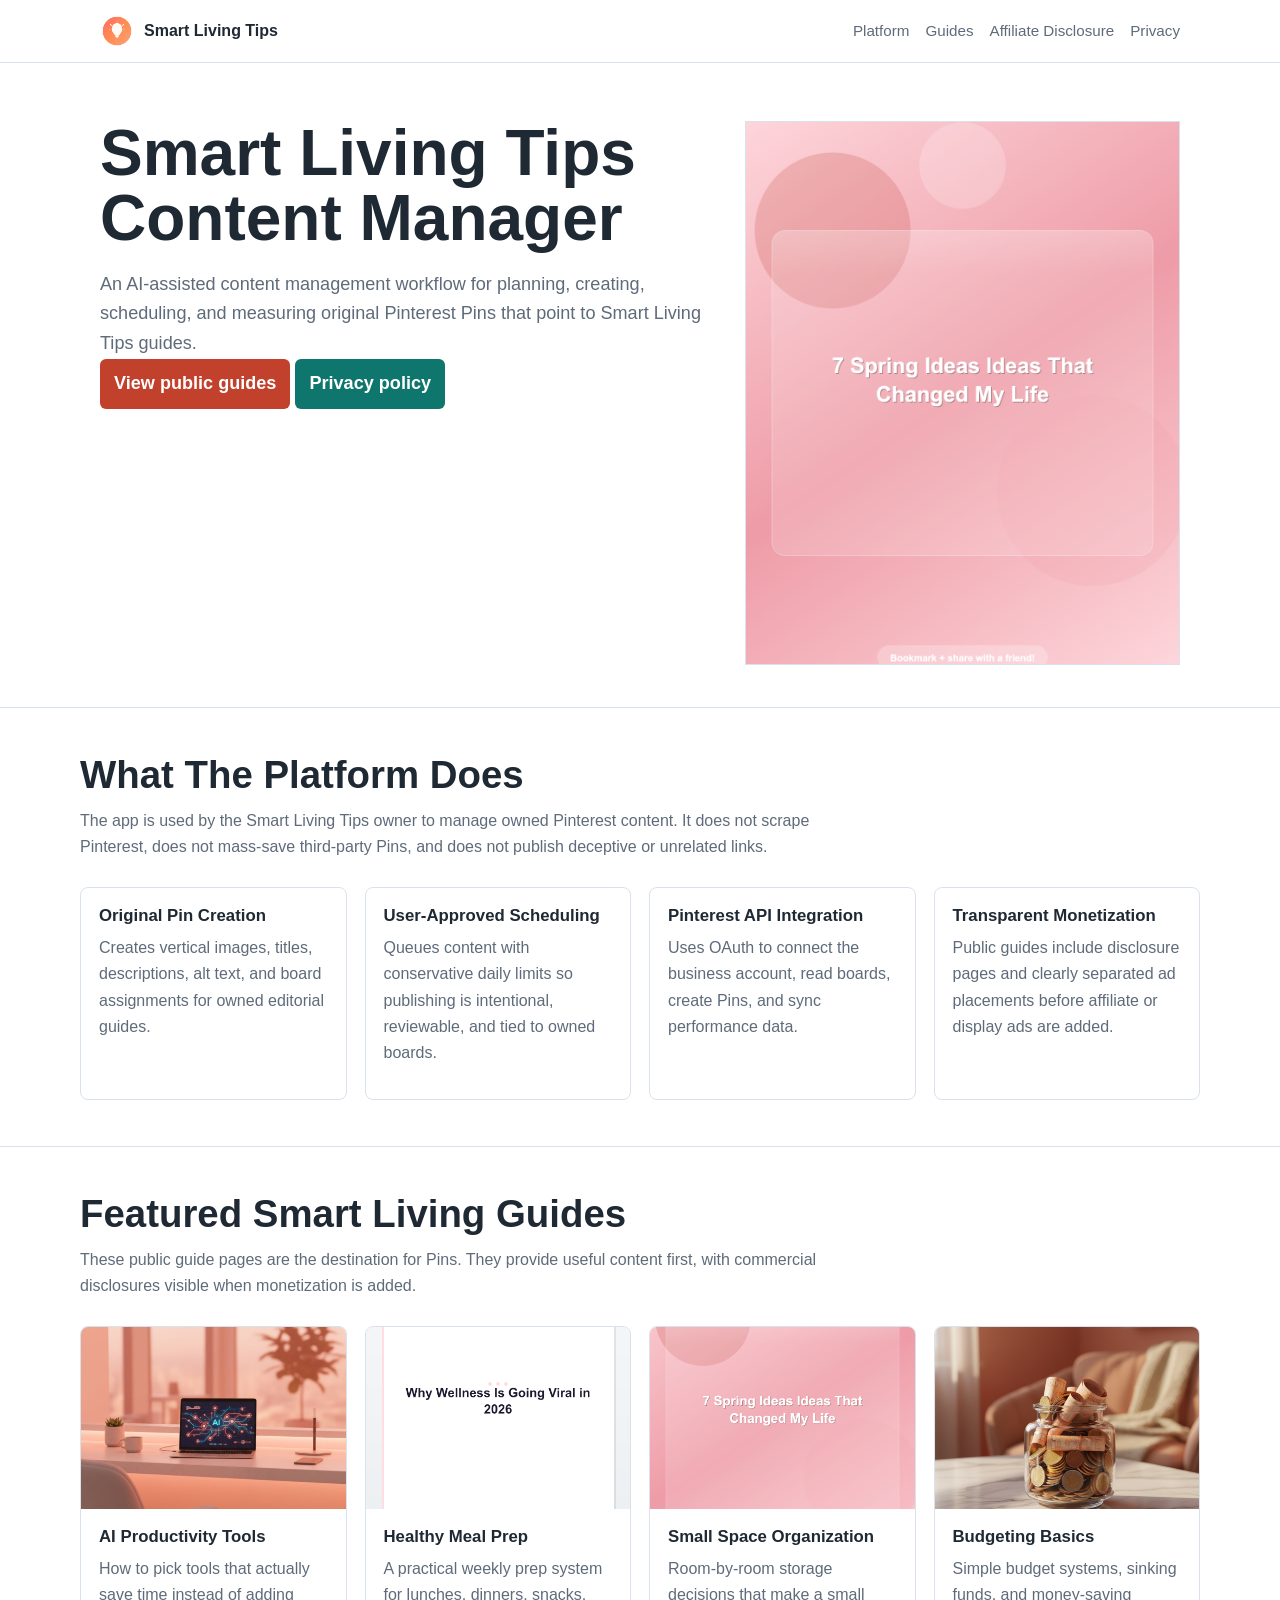
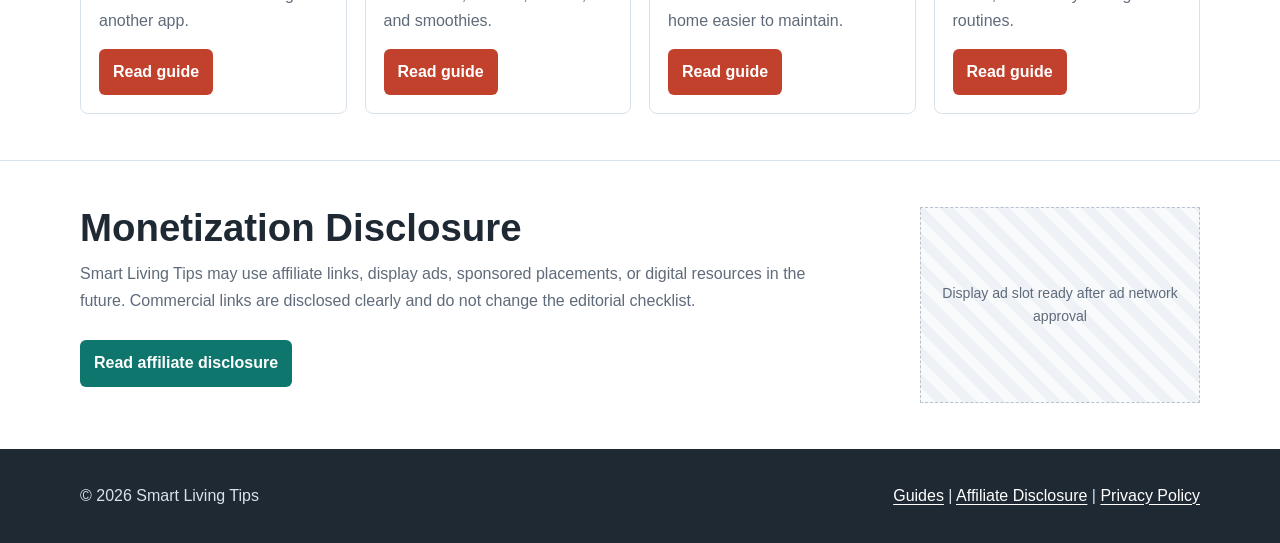
==== index.html @ 90059ef3 "Launch Smart Living Tips public site" ====
<!DOCTYPE html>
<html lang="en">
<head>
  <meta charset="UTF-8">
  <meta name="viewport" content="width=device-width, initial-scale=1.0">
  <meta name="description" content="Smart Living Tips Content Manager helps plan, create, schedule, and measure original Pinterest content for Smart Living Tips guides.">
  <title>Smart Living Tips Content Manager</title>
  <link rel="stylesheet" href="styles.css">
</head>
<body>
  <header class="site-header">
    <nav class="nav">
      <a class="brand" href="index.html"><img src="assets/logo.png" alt="">Smart Living Tips</a>
      <div class="nav-links">
        <a href="#platform">Platform</a>
        <a href="guides.html">Guides</a>
        <a href="affiliate-disclosure.html">Affiliate Disclosure</a>
        <a href="privacy.html">Privacy</a>
      </div>
    </nav>
  </header>

  <main>
    <section class="hero">
      <div>
        <h1>Smart Living Tips Content Manager</h1>
        <p>An AI-assisted content management workflow for planning, creating, scheduling, and measuring original Pinterest Pins that point to Smart Living Tips guides.</p>
        <p><a class="button" href="guides.html">View public guides</a> <a class="button secondary" href="privacy.html">Privacy policy</a></p>
      </div>
      <div class="hero-media">
        <img src="assets/home-decor-pin.png" alt="Organized home inspiration with warm neutral styling">
      </div>
    </section>

    <section id="platform" class="section">
      <div class="section-inner">
        <h2>What The Platform Does</h2>
        <p class="section-lede">The app is used by the Smart Living Tips owner to manage owned Pinterest content. It does not scrape Pinterest, does not mass-save third-party Pins, and does not publish deceptive or unrelated links.</p>
        <div class="guide-grid">
          <article class="guide-card">
            <div>
              <h3>Original Pin Creation</h3>
              <p>Creates vertical images, titles, descriptions, alt text, and board assignments for owned editorial guides.</p>
            </div>
          </article>
          <article class="guide-card">
            <div>
              <h3>User-Approved Scheduling</h3>
              <p>Queues content with conservative daily limits so publishing is intentional, reviewable, and tied to owned boards.</p>
            </div>
          </article>
          <article class="guide-card">
            <div>
              <h3>Pinterest API Integration</h3>
              <p>Uses OAuth to connect the business account, read boards, create Pins, and sync performance data.</p>
            </div>
          </article>
          <article class="guide-card">
            <div>
              <h3>Transparent Monetization</h3>
              <p>Public guides include disclosure pages and clearly separated ad placements before affiliate or display ads are added.</p>
            </div>
          </article>
        </div>
      </div>
    </section>

    <section class="section">
      <div class="section-inner">
        <h2>Featured Smart Living Guides</h2>
        <p class="section-lede">These public guide pages are the destination for Pins. They provide useful content first, with commercial disclosures visible when monetization is added.</p>
        <div class="guide-grid">
          <article class="guide-card">
            <img src="assets/ai-tools-pin.jpg" alt="AI tools and productivity guide">
            <div>
              <h3>AI Productivity Tools</h3>
              <p>How to pick tools that actually save time instead of adding another app.</p>
              <a class="button" href="guides.html#ai-tools">Read guide</a>
            </div>
          </article>
          <article class="guide-card">
            <img src="assets/meal-prep-pin.png" alt="Healthy meal prep guide">
            <div>
              <h3>Healthy Meal Prep</h3>
              <p>A practical weekly prep system for lunches, dinners, snacks, and smoothies.</p>
              <a class="button" href="guides.html#meal-prep">Read guide</a>
            </div>
          </article>
          <article class="guide-card">
            <img src="assets/home-decor-pin.png" alt="Small space home organization guide">
            <div>
              <h3>Small Space Organization</h3>
              <p>Room-by-room storage decisions that make a small home easier to maintain.</p>
              <a class="button" href="guides.html#home-organization">Read guide</a>
            </div>
          </article>
          <article class="guide-card">
            <img src="assets/money-saving-pin.png" alt="Budgeting and money saving guide">
            <div>
              <h3>Budgeting Basics</h3>
              <p>Simple budget systems, sinking funds, and money-saving routines.</p>
              <a class="button" href="guides.html#budgeting">Read guide</a>
            </div>
          </article>
        </div>
      </div>
    </section>

    <section class="section">
      <div class="section-inner content-layout">
        <div>
          <h2>Monetization Disclosure</h2>
          <p class="section-lede">Smart Living Tips may use affiliate links, display ads, sponsored placements, or digital resources in the future. Commercial links are disclosed clearly and do not change the editorial checklist.</p>
          <p><a class="button secondary" href="affiliate-disclosure.html">Read affiliate disclosure</a></p>
        </div>
        <aside class="ad-slot" aria-label="Advertisement">Display ad slot ready after ad network approval</aside>
      </div>
    </section>
  </main>

  <footer class="footer">
    <div class="footer-inner">
      <span>&copy; 2026 Smart Living Tips</span>
      <span><a href="guides.html">Guides</a> | <a href="affiliate-disclosure.html">Affiliate Disclosure</a> | <a href="privacy.html">Privacy Policy</a></span>
    </div>
  </footer>
</body>
</html>
---- styles.css ----
:root {
  color-scheme: light;
  --ink: #1f2933;
  --muted: #5f6b7a;
  --line: #d9e2ec;
  --paper: #ffffff;
  --soft: #f5f7fa;
  --accent: #c2412d;
  --accent-2: #0f766e;
  --gold: #b7791f;
}

* {
  box-sizing: border-box;
}

html {
  scroll-behavior: smooth;
}

body {
  margin: 0;
  color: var(--ink);
  background: var(--paper);
  font-family: Inter, -apple-system, BlinkMacSystemFont, "Segoe UI", Roboto, sans-serif;
  line-height: 1.65;
}

a {
  color: var(--accent);
  text-decoration-thickness: 1px;
  text-underline-offset: 3px;
}

img {
  display: block;
  max-width: 100%;
}

.site-header {
  border-bottom: 1px solid var(--line);
  background: rgba(255, 255, 255, 0.95);
  position: sticky;
  top: 0;
  z-index: 10;
}

.nav {
  align-items: center;
  display: flex;
  gap: 24px;
  justify-content: space-between;
  margin: 0 auto;
  max-width: 1120px;
  padding: 14px 20px;
}

.brand {
  align-items: center;
  color: var(--ink);
  display: inline-flex;
  font-weight: 800;
  gap: 10px;
  text-decoration: none;
}

.brand img {
  border-radius: 10px;
  height: 34px;
  width: 34px;
}

.nav-links {
  display: flex;
  flex-wrap: wrap;
  gap: 16px;
  justify-content: flex-end;
}

.nav-links a {
  color: var(--muted);
  font-size: 0.95rem;
  text-decoration: none;
}

.hero {
  display: grid;
  gap: 36px;
  grid-template-columns: minmax(0, 1.05fr) minmax(260px, 0.75fr);
  margin: 0 auto;
  max-width: 1120px;
  padding: 58px 20px 42px;
}

.hero h1 {
  font-size: clamp(2.2rem, 5vw, 4.8rem);
  line-height: 1.02;
  margin: 0 0 18px;
}

.hero p {
  color: var(--muted);
  font-size: 1.13rem;
  margin: 0;
  max-width: 720px;
}

.hero-media {
  align-self: end;
  aspect-ratio: 4 / 5;
  border: 1px solid var(--line);
  overflow: hidden;
}

.hero-media img {
  height: 100%;
  object-fit: cover;
  width: 100%;
}

.section {
  border-top: 1px solid var(--line);
  padding: 46px 20px;
}

.section-inner {
  margin: 0 auto;
  max-width: 1120px;
}

.section h2 {
  font-size: clamp(1.6rem, 3vw, 2.4rem);
  line-height: 1.1;
  margin: 0 0 12px;
}

.section-lede {
  color: var(--muted);
  margin: 0 0 26px;
  max-width: 760px;
}

.guide-grid {
  display: grid;
  gap: 18px;
  grid-template-columns: repeat(auto-fit, minmax(240px, 1fr));
}

.guide-card {
  border: 1px solid var(--line);
  border-radius: 8px;
  overflow: hidden;
  background: var(--paper);
}

.guide-card img {
  aspect-ratio: 16 / 11;
  object-fit: cover;
  width: 100%;
}

.guide-card div {
  padding: 18px;
}

.guide-card h3 {
  font-size: 1.05rem;
  line-height: 1.25;
  margin: 0 0 8px;
}

.guide-card p {
  color: var(--muted);
  margin: 0 0 14px;
}

.content-layout {
  display: grid;
  gap: 34px;
  grid-template-columns: minmax(0, 1fr) 280px;
}

.article {
  max-width: 780px;
}

.article section {
  border-top: 1px solid var(--line);
  padding: 34px 0;
  scroll-margin-top: 86px;
}

.article section:first-child {
  border-top: 0;
  padding-top: 0;
}

.article h2 {
  font-size: clamp(1.45rem, 3vw, 2.15rem);
  margin: 0 0 12px;
}

.article h3 {
  margin: 24px 0 8px;
}

.article ul,
.article ol {
  padding-left: 22px;
}

.article li {
  margin-bottom: 9px;
}

.callout {
  background: #fef7ed;
  border-left: 4px solid var(--gold);
  margin: 22px 0;
  padding: 16px 18px;
}

.ad-slot {
  align-items: center;
  background: repeating-linear-gradient(45deg, #f8fafc, #f8fafc 10px, #eef2f7 10px, #eef2f7 20px);
  border: 1px dashed #b8c2cc;
  color: var(--muted);
  display: flex;
  font-size: 0.88rem;
  justify-content: center;
  min-height: 110px;
  text-align: center;
}

.sidebar {
  align-self: start;
  position: sticky;
  top: 80px;
}

.side-box {
  border: 1px solid var(--line);
  border-radius: 8px;
  margin-bottom: 16px;
  padding: 16px;
}

.side-box h3 {
  margin: 0 0 10px;
}

.side-box ul {
  margin: 0;
  padding-left: 18px;
}

.button {
  background: var(--accent);
  border-radius: 6px;
  color: #fff;
  display: inline-block;
  font-weight: 700;
  padding: 10px 14px;
  text-decoration: none;
}

.button.secondary {
  background: var(--accent-2);
}

.footer {
  background: var(--ink);
  color: #d9e2ec;
  padding: 34px 20px;
}

.footer-inner {
  display: flex;
  flex-wrap: wrap;
  gap: 16px;
  justify-content: space-between;
  margin: 0 auto;
  max-width: 1120px;
}

.footer a {
  color: #fff;
}

@media (max-width: 820px) {
  .hero,
  .content-layout {
    grid-template-columns: 1fr;
  }

  .hero {
    padding-top: 38px;
  }

  .sidebar {
    position: static;
  }

  .nav {
    align-items: flex-start;
    flex-direction: column;
    gap: 10px;
  }

  .nav-links {
    justify-content: flex-start;
  }
}
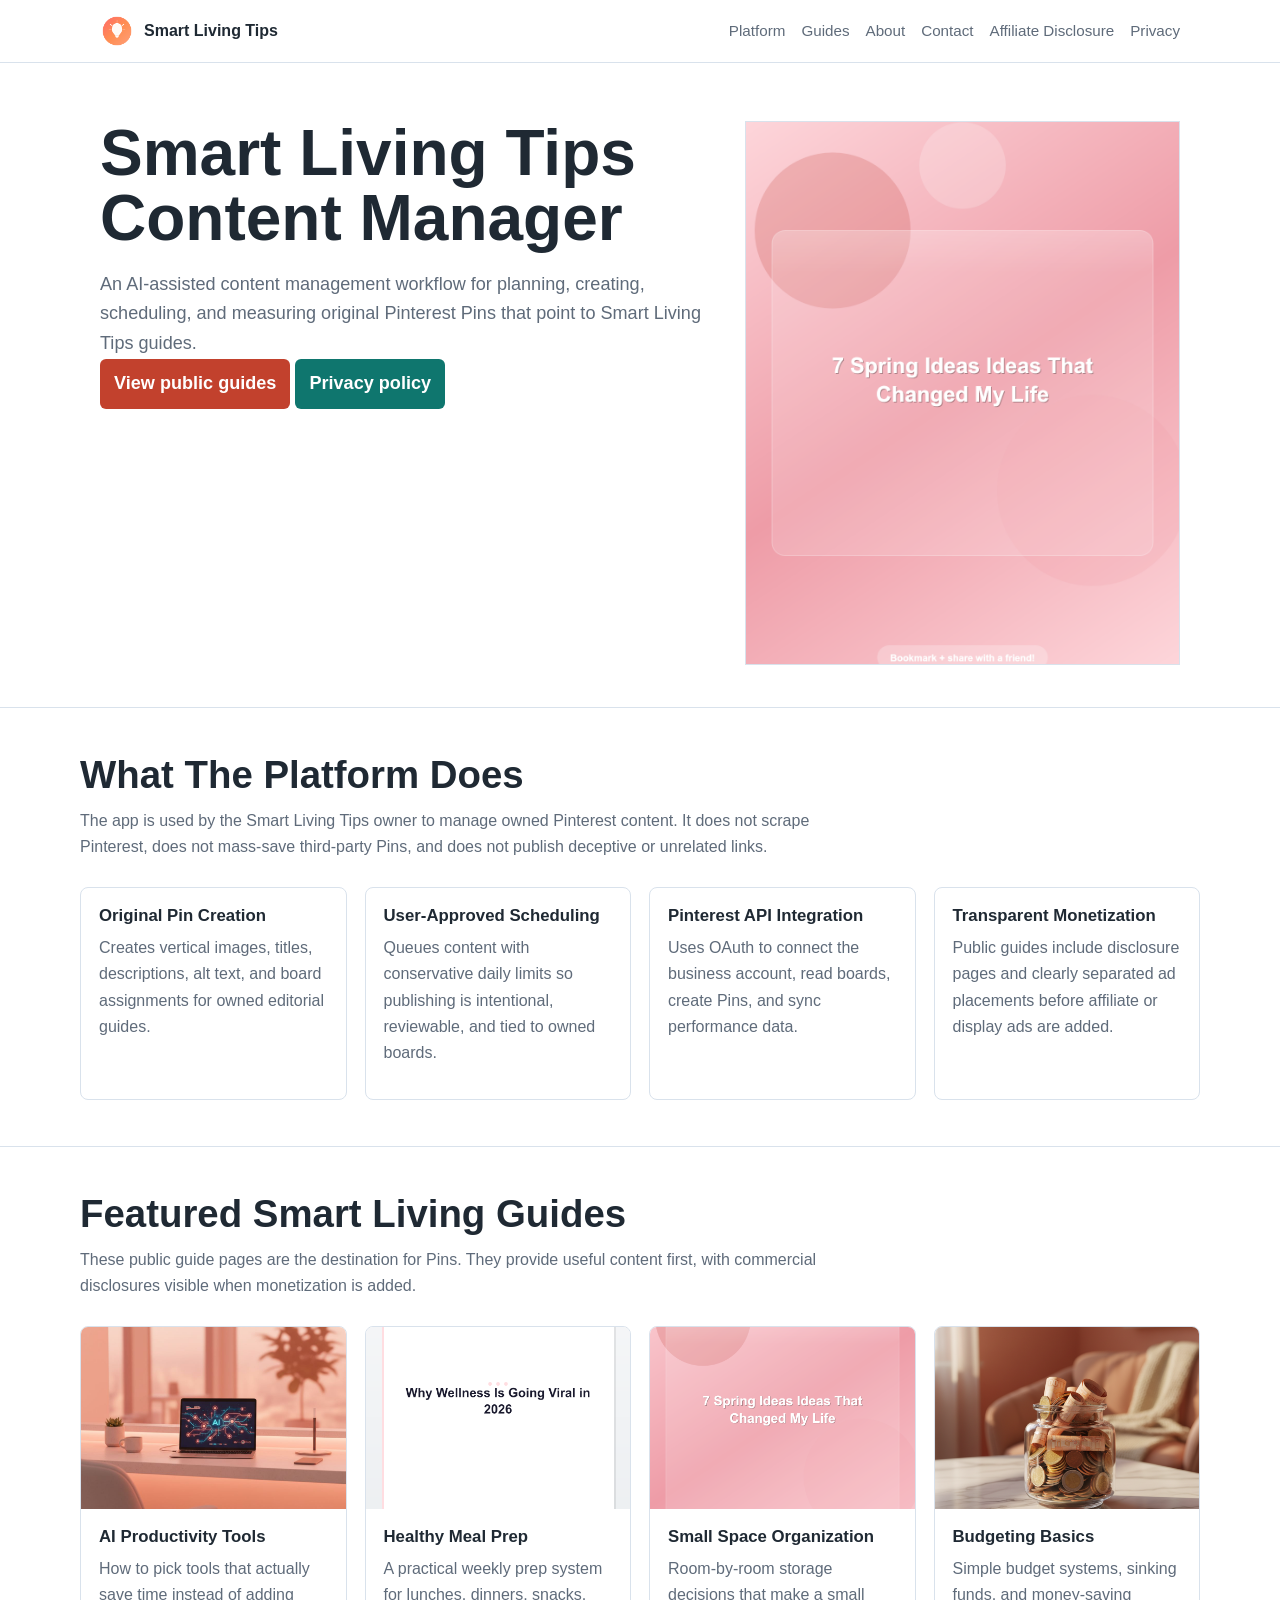
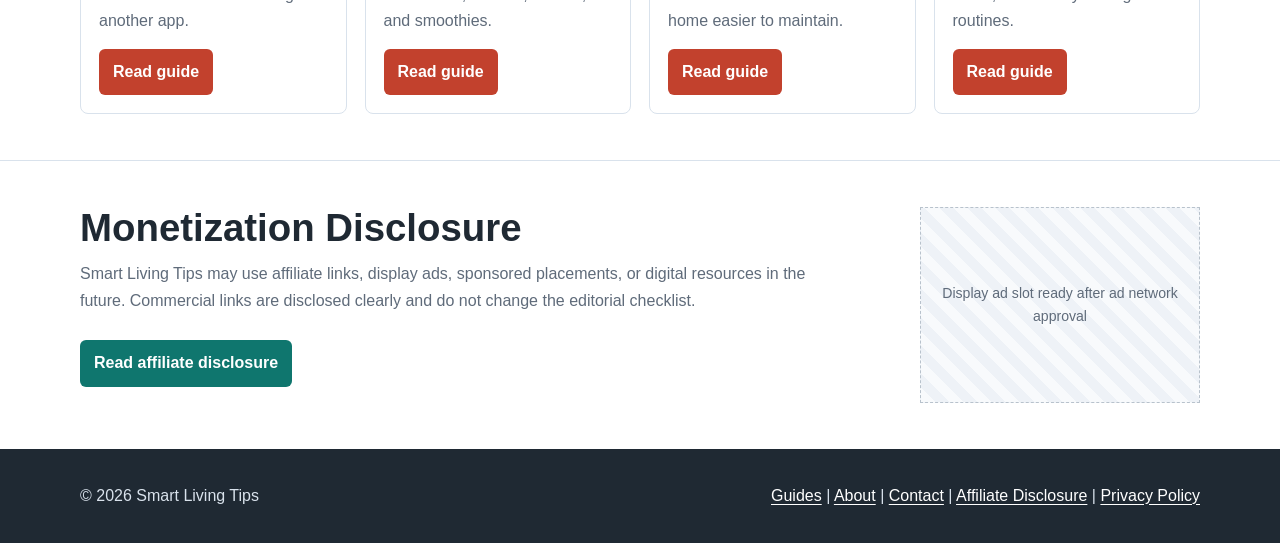
==== commit 4a446704: "Add affiliate application trust pages" ====
--- a/index.html
+++ b/index.html
@@ -14,6 +14,8 @@
       <div class="nav-links">
         <a href="#platform">Platform</a>
         <a href="guides.html">Guides</a>
+        <a href="about.html">About</a>
+        <a href="contact.html">Contact</a>
         <a href="affiliate-disclosure.html">Affiliate Disclosure</a>
         <a href="privacy.html">Privacy</a>
       </div>
@@ -121,7 +123,7 @@
   <footer class="footer">
     <div class="footer-inner">
       <span>&copy; 2026 Smart Living Tips</span>
-      <span><a href="guides.html">Guides</a> | <a href="affiliate-disclosure.html">Affiliate Disclosure</a> | <a href="privacy.html">Privacy Policy</a></span>
+      <span><a href="guides.html">Guides</a> | <a href="about.html">About</a> | <a href="contact.html">Contact</a> | <a href="affiliate-disclosure.html">Affiliate Disclosure</a> | <a href="privacy.html">Privacy Policy</a></span>
     </div>
   </footer>
 </body>
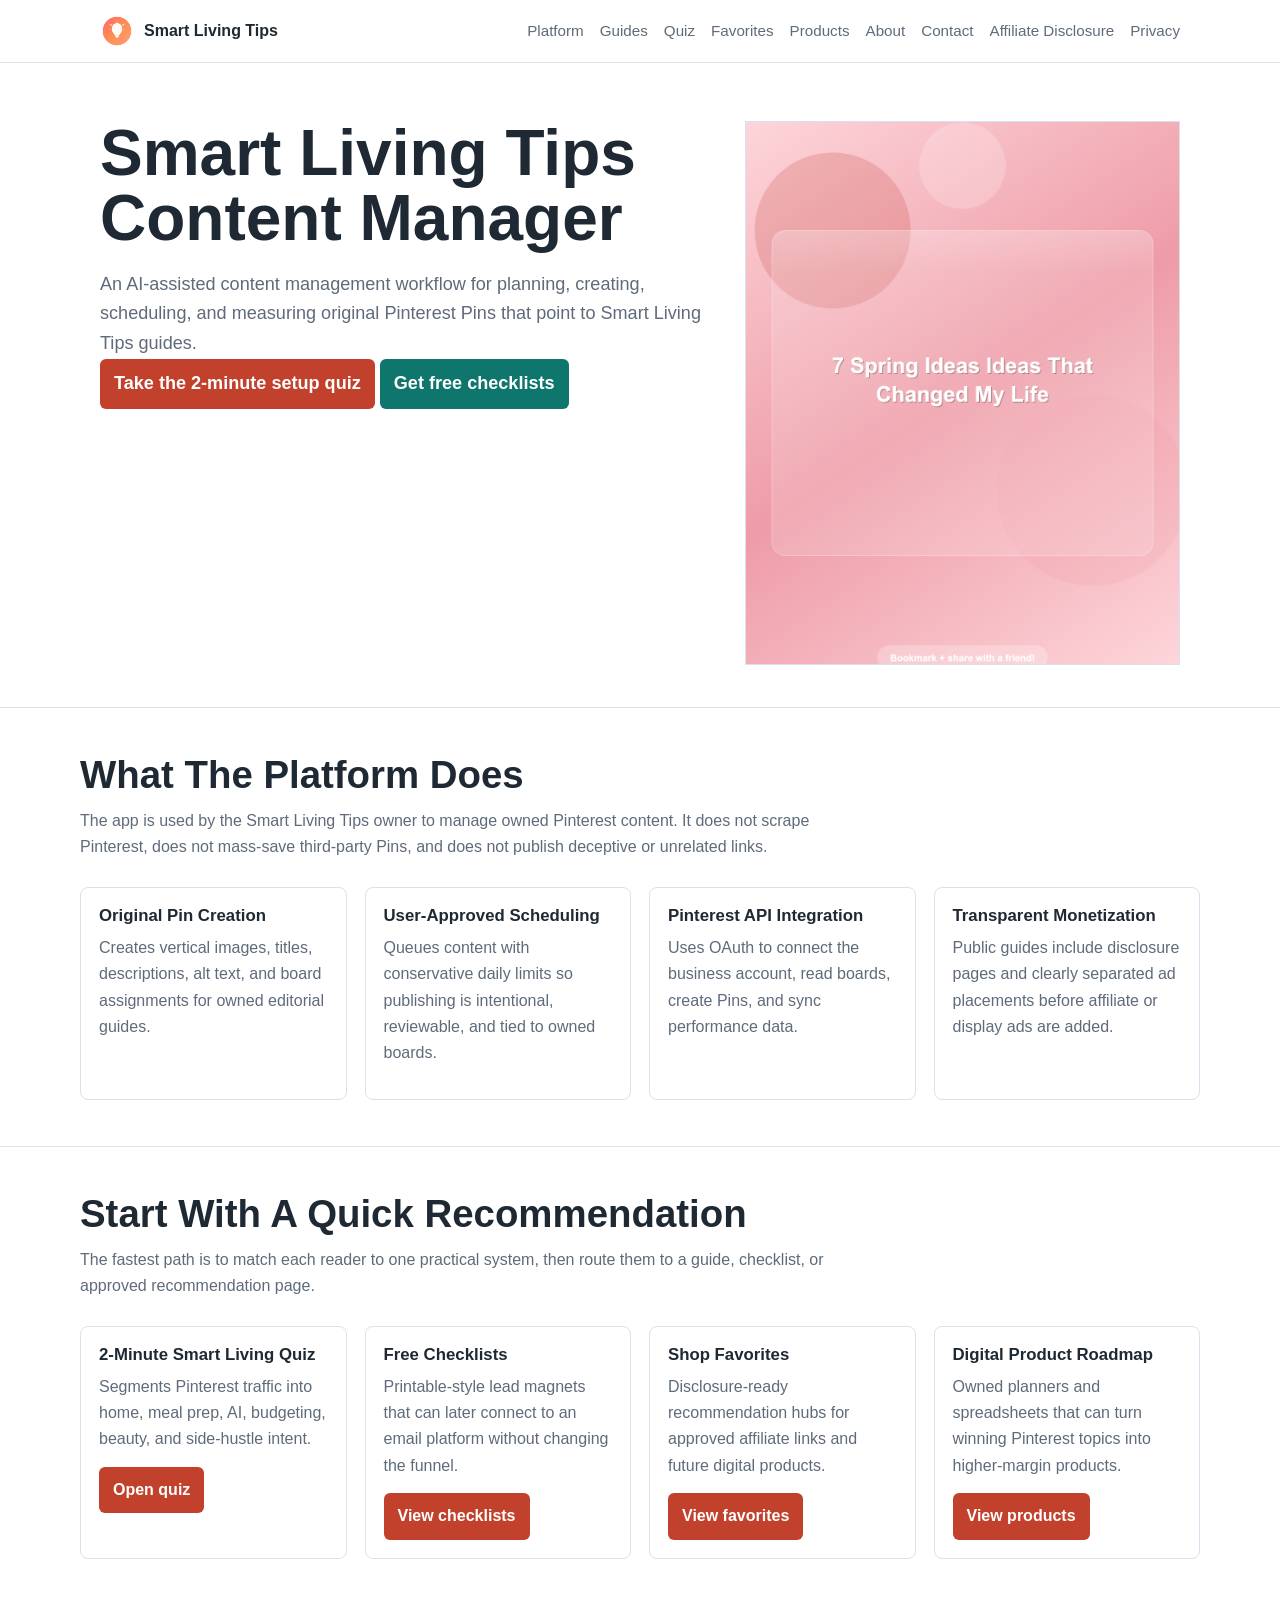
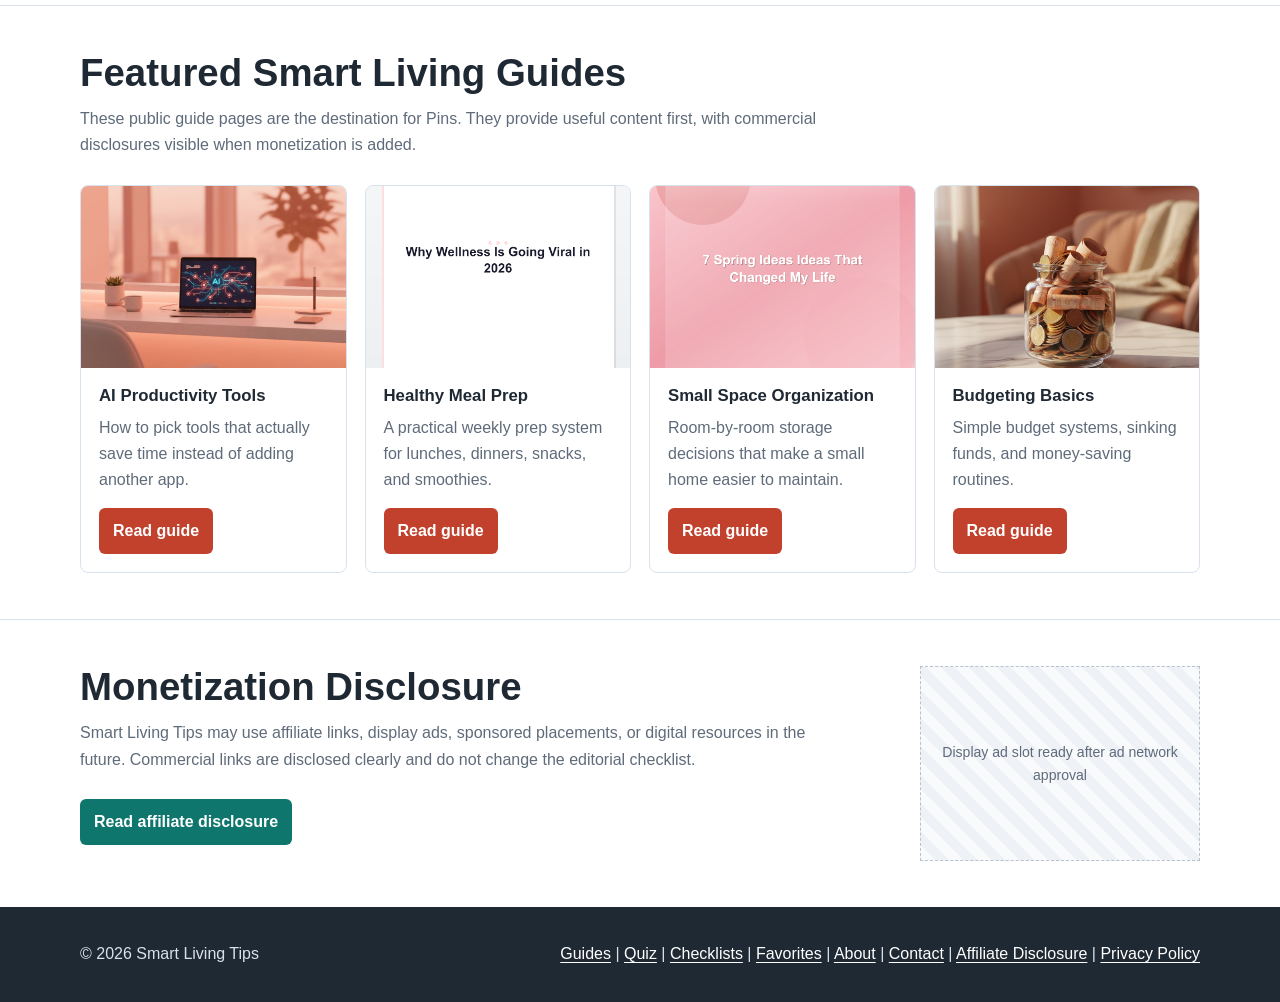
==== commit fdeb8349: "Add monetization pages and referral CTAs" ====
--- a/index.html
+++ b/index.html
@@ -14,6 +14,9 @@
       <div class="nav-links">
         <a href="#platform">Platform</a>
         <a href="guides.html">Guides</a>
+        <a href="quiz.html">Quiz</a>
+        <a href="shop.html">Favorites</a>
+        <a href="digital-products.html">Products</a>
         <a href="about.html">About</a>
         <a href="contact.html">Contact</a>
         <a href="affiliate-disclosure.html">Affiliate Disclosure</a>
@@ -27,7 +30,7 @@
       <div>
         <h1>Smart Living Tips Content Manager</h1>
         <p>An AI-assisted content management workflow for planning, creating, scheduling, and measuring original Pinterest Pins that point to Smart Living Tips guides.</p>
-        <p><a class="button" href="guides.html">View public guides</a> <a class="button secondary" href="privacy.html">Privacy policy</a></p>
+        <p><a class="button" href="quiz.html">Take the 2-minute setup quiz</a> <a class="button secondary" href="lead-magnets.html">Get free checklists</a></p>
       </div>
       <div class="hero-media">
         <img src="assets/home-decor-pin.png" alt="Organized home inspiration with warm neutral styling">
@@ -61,6 +64,43 @@
             <div>
               <h3>Transparent Monetization</h3>
               <p>Public guides include disclosure pages and clearly separated ad placements before affiliate or display ads are added.</p>
+            </div>
+          </article>
+        </div>
+      </div>
+    </section>
+
+    <section class="section">
+      <div class="section-inner">
+        <h2>Start With A Quick Recommendation</h2>
+        <p class="section-lede">The fastest path is to match each reader to one practical system, then route them to a guide, checklist, or approved recommendation page.</p>
+        <div class="guide-grid">
+          <article class="guide-card">
+            <div>
+              <h3>2-Minute Smart Living Quiz</h3>
+              <p>Segments Pinterest traffic into home, meal prep, AI, budgeting, beauty, and side-hustle intent.</p>
+              <a class="button" href="quiz.html">Open quiz</a>
+            </div>
+          </article>
+          <article class="guide-card">
+            <div>
+              <h3>Free Checklists</h3>
+              <p>Printable-style lead magnets that can later connect to an email platform without changing the funnel.</p>
+              <a class="button" href="lead-magnets.html">View checklists</a>
+            </div>
+          </article>
+          <article class="guide-card">
+            <div>
+              <h3>Shop Favorites</h3>
+              <p>Disclosure-ready recommendation hubs for approved affiliate links and future digital products.</p>
+              <a class="button" href="shop.html">View favorites</a>
+            </div>
+          </article>
+          <article class="guide-card">
+            <div>
+              <h3>Digital Product Roadmap</h3>
+              <p>Owned planners and spreadsheets that can turn winning Pinterest topics into higher-margin products.</p>
+              <a class="button" href="digital-products.html">View products</a>
             </div>
           </article>
         </div>
@@ -123,7 +163,7 @@
   <footer class="footer">
     <div class="footer-inner">
       <span>&copy; 2026 Smart Living Tips</span>
-      <span><a href="guides.html">Guides</a> | <a href="about.html">About</a> | <a href="contact.html">Contact</a> | <a href="affiliate-disclosure.html">Affiliate Disclosure</a> | <a href="privacy.html">Privacy Policy</a></span>
+      <span><a href="guides.html">Guides</a> | <a href="quiz.html">Quiz</a> | <a href="lead-magnets.html">Checklists</a> | <a href="shop.html">Favorites</a> | <a href="about.html">About</a> | <a href="contact.html">Contact</a> | <a href="affiliate-disclosure.html">Affiliate Disclosure</a> | <a href="privacy.html">Privacy Policy</a></span>
     </div>
   </footer>
 </body>
--- a/styles.css
+++ b/styles.css
@@ -220,6 +220,130 @@
   padding: 16px 18px;
 }
 
+.affiliate-offer {
+  background: #f0fdfa;
+  border: 1px solid #99f6e4;
+  border-radius: 8px;
+  margin: 24px 0;
+  padding: 18px;
+}
+
+.affiliate-offer h3 {
+  margin-top: 0;
+}
+
+.affiliate-offer p {
+  margin-bottom: 12px;
+}
+
+.affiliate-offer small {
+  color: var(--muted);
+  display: block;
+  margin-top: 10px;
+}
+
+.conversion-strip {
+  align-items: center;
+  background: var(--soft);
+  border: 1px solid var(--line);
+  border-radius: 8px;
+  display: flex;
+  flex-wrap: wrap;
+  gap: 12px;
+  justify-content: space-between;
+  margin: 20px 0 24px;
+  padding: 14px;
+}
+
+.quiz-panel,
+.result-box,
+.checklist-card,
+.product-card {
+  border: 1px solid var(--line);
+  border-radius: 8px;
+  background: var(--paper);
+}
+
+.quiz-panel {
+  display: grid;
+  gap: 18px;
+  padding: 20px;
+}
+
+.quiz-panel fieldset {
+  border: 1px solid var(--line);
+  border-radius: 8px;
+  margin: 0;
+  padding: 16px;
+}
+
+.quiz-panel legend {
+  font-weight: 800;
+  padding: 0 6px;
+}
+
+.quiz-panel label {
+  display: block;
+  margin: 10px 0;
+}
+
+.email-lite {
+  background: var(--soft);
+  border: 1px solid var(--line);
+  border-radius: 8px;
+  padding: 16px;
+}
+
+.email-lite input {
+  border: 1px solid var(--line);
+  border-radius: 6px;
+  display: block;
+  font: inherit;
+  margin-top: 8px;
+  max-width: 420px;
+  padding: 10px;
+  width: 100%;
+}
+
+.email-lite p,
+.product-card span {
+  color: var(--muted);
+  font-size: 0.9rem;
+  margin: 8px 0 0;
+}
+
+.result-box {
+  margin-top: 24px;
+  padding: 20px;
+}
+
+.checklist-grid,
+.product-grid {
+  display: grid;
+  gap: 18px;
+  grid-template-columns: repeat(auto-fit, minmax(240px, 1fr));
+}
+
+.checklist-card,
+.product-card {
+  padding: 18px;
+}
+
+.checklist-card h2,
+.product-card h3 {
+  margin-top: 0;
+}
+
+.product-card {
+  background: var(--soft);
+}
+
+.offer-note {
+  border-top: 1px solid var(--line);
+  margin-top: 34px;
+  padding-top: 30px;
+}
+
 .ad-slot {
   align-items: center;
   background: repeating-linear-gradient(45deg, #f8fafc, #f8fafc 10px, #eef2f7 10px, #eef2f7 20px);
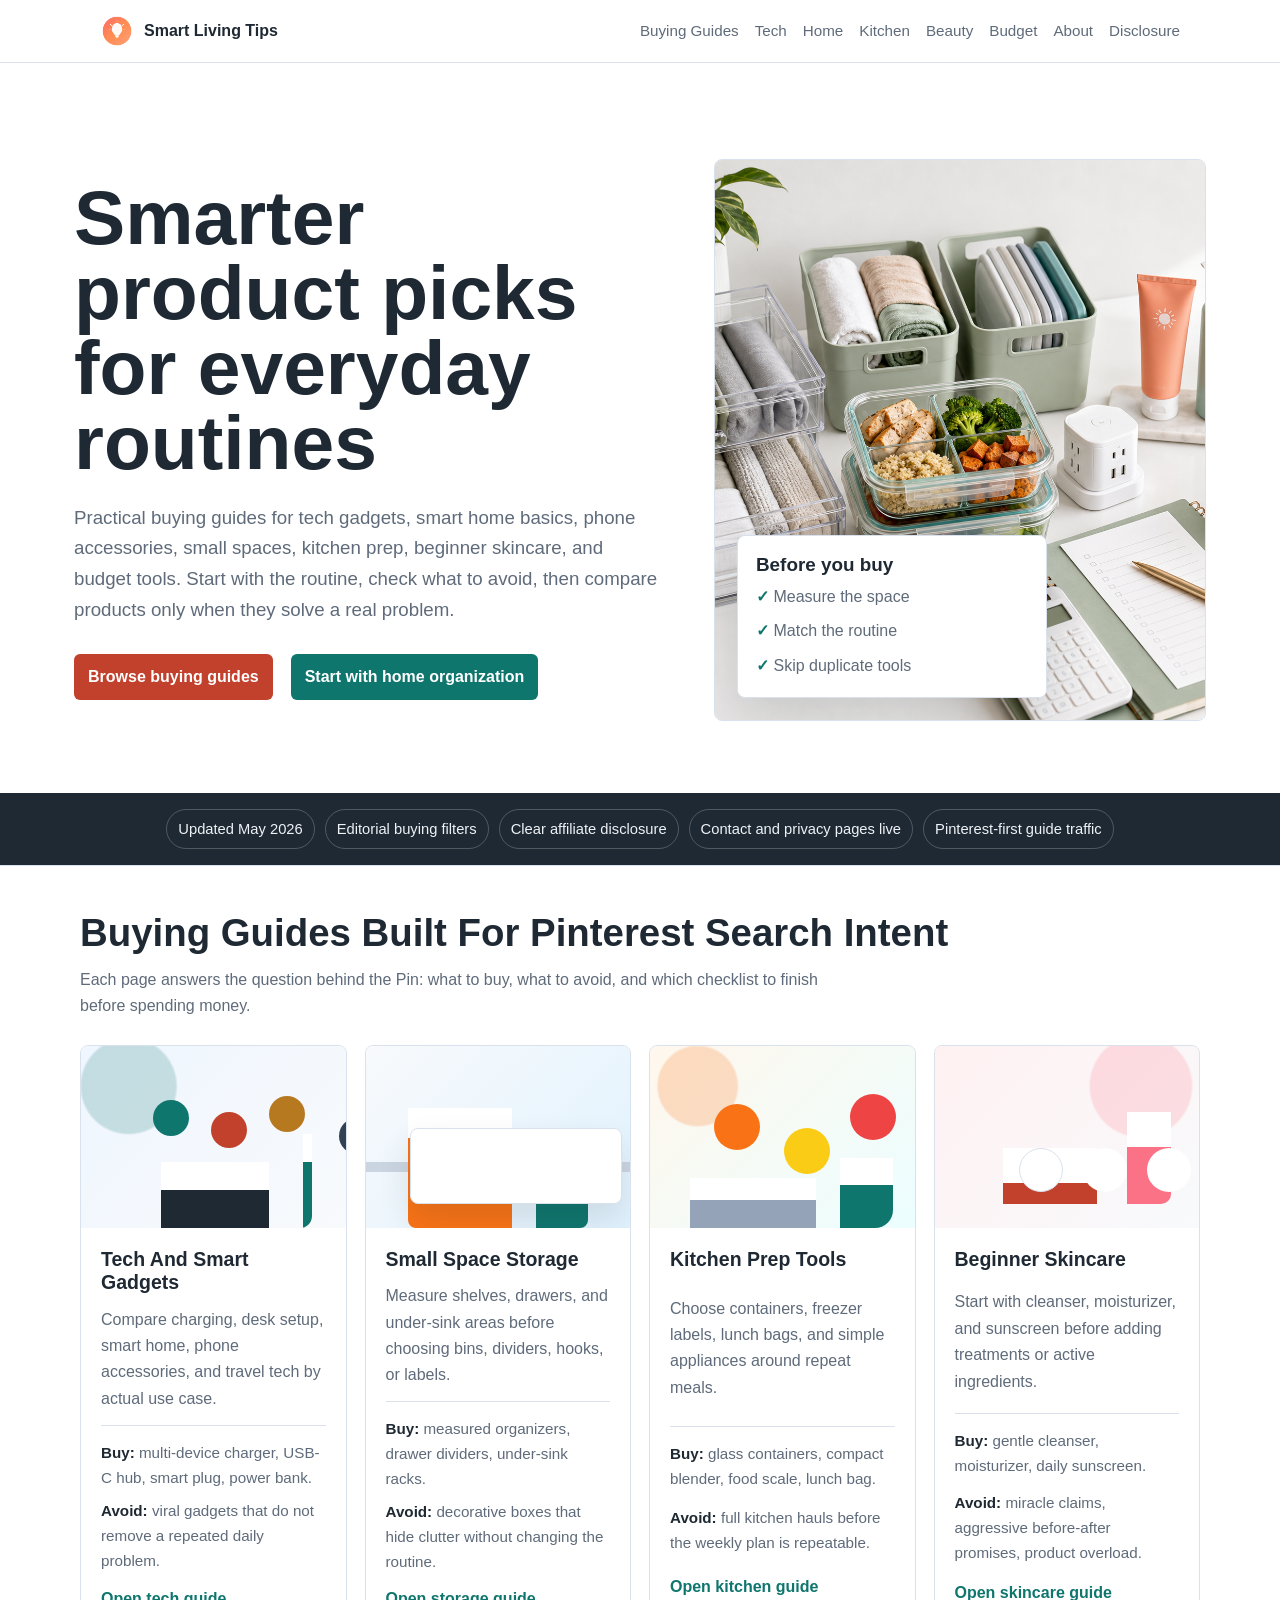
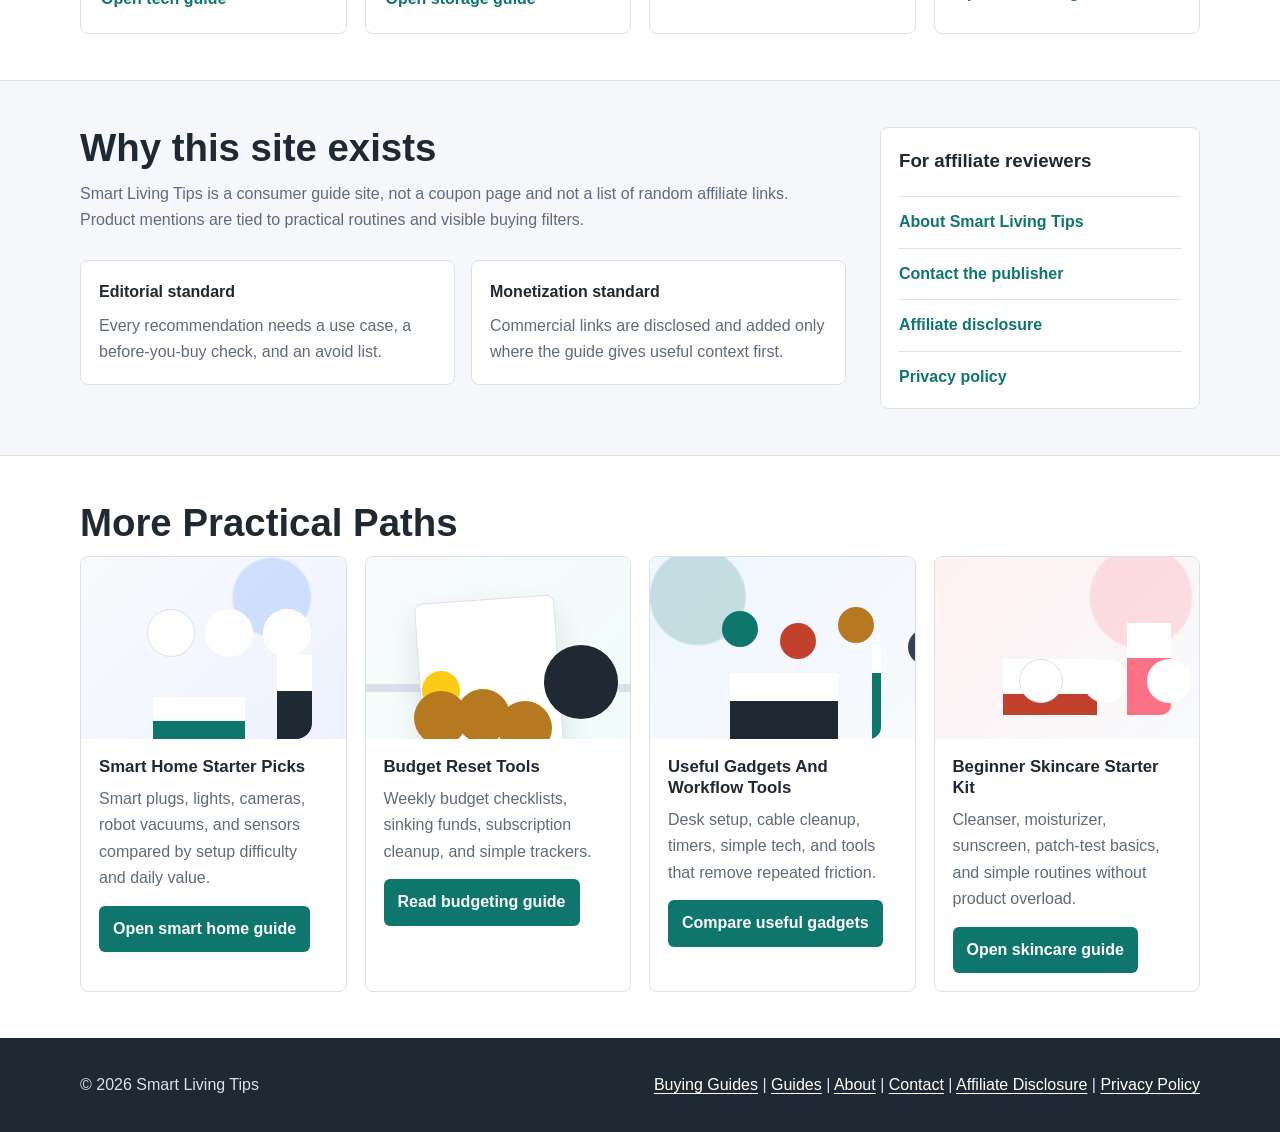
==== commit 692716ea: "Refresh Smart Living commerce content" ====
--- a/index.html
+++ b/index.html
@@ -3,8 +3,8 @@
 <head>
   <meta charset="UTF-8">
   <meta name="viewport" content="width=device-width, initial-scale=1.0">
-  <meta name="description" content="Smart Living Tips Content Manager helps plan, create, schedule, and measure original Pinterest content for Smart Living Tips guides.">
-  <title>Smart Living Tips Content Manager</title>
+  <meta name="description" content="Smart Living Tips publishes practical buying guides for tech gadgets, smart home, phone accessories, home organization, kitchen prep, skincare, budgeting tools, and everyday routines.">
+  <title>Smart Living Tips - Practical Buying Guides For Everyday Routines</title>
   <link rel="stylesheet" href="styles.css">
 </head>
 <body>
@@ -12,150 +12,167 @@
     <nav class="nav">
       <a class="brand" href="index.html"><img src="assets/logo.png" alt="">Smart Living Tips</a>
       <div class="nav-links">
-        <a href="#platform">Platform</a>
-        <a href="guides.html">Guides</a>
-        <a href="quiz.html">Quiz</a>
-        <a href="shop.html">Favorites</a>
-        <a href="digital-products.html">Products</a>
+        <a href="shop.html">Buying Guides</a>
+        <a href="shop.html#tech-desk-setup">Tech</a>
+        <a href="guides.html#home-organization">Home</a>
+        <a href="guides.html#meal-prep">Kitchen</a>
+        <a href="guides.html#skincare">Beauty</a>
+        <a href="guides.html#budgeting">Budget</a>
         <a href="about.html">About</a>
-        <a href="contact.html">Contact</a>
-        <a href="affiliate-disclosure.html">Affiliate Disclosure</a>
-        <a href="privacy.html">Privacy</a>
+        <a href="affiliate-disclosure.html">Disclosure</a>
       </div>
     </nav>
   </header>
 
   <main>
-    <section class="hero">
-      <div>
-        <h1>Smart Living Tips Content Manager</h1>
-        <p>An AI-assisted content management workflow for planning, creating, scheduling, and measuring original Pinterest Pins that point to Smart Living Tips guides.</p>
-        <p><a class="button" href="quiz.html">Take the 2-minute setup quiz</a> <a class="button secondary" href="lead-magnets.html">Get free checklists</a></p>
+    <section class="commerce-hero">
+      <div class="commerce-hero-copy">
+        <h1>Smarter product picks for everyday routines</h1>
+        <p>Practical buying guides for tech gadgets, smart home basics, phone accessories, small spaces, kitchen prep, beginner skincare, and budget tools. Start with the routine, check what to avoid, then compare products only when they solve a real problem.</p>
+        <div class="hero-actions">
+          <a class="button" href="shop.html">Browse buying guides</a>
+          <a class="button secondary" href="guides.html#home-organization">Start with home organization</a>
+        </div>
       </div>
-      <div class="hero-media">
-        <img src="assets/home-decor-pin.png" alt="Organized home inspiration with warm neutral styling">
+      <div class="commerce-hero-media">
+        <img src="assets/smart-living-product-table.png" alt="Organized storage, meal prep containers, skincare basics, charging station, and budget planner on a bright table">
+        <div class="buying-note">
+          <strong>Before you buy</strong>
+          <span>Measure the space</span>
+          <span>Match the routine</span>
+          <span>Skip duplicate tools</span>
+        </div>
       </div>
     </section>
 
-    <section id="platform" class="section">
+    <section class="publisher-trust" aria-label="Publisher trust signals">
+      <span>Updated May 2026</span>
+      <span>Editorial buying filters</span>
+      <span>Clear affiliate disclosure</span>
+      <span>Contact and privacy pages live</span>
+      <span>Pinterest-first guide traffic</span>
+    </section>
+
+    <section class="section">
       <div class="section-inner">
-        <h2>What The Platform Does</h2>
-        <p class="section-lede">The app is used by the Smart Living Tips owner to manage owned Pinterest content. It does not scrape Pinterest, does not mass-save third-party Pins, and does not publish deceptive or unrelated links.</p>
-        <div class="guide-grid">
-          <article class="guide-card">
+        <h2>Buying Guides Built For Pinterest Search Intent</h2>
+        <p class="section-lede">Each page answers the question behind the Pin: what to buy, what to avoid, and which checklist to finish before spending money.</p>
+        <div class="editorial-grid">
+          <article class="editorial-card">
+            <div class="product-scene scene-gadgets" role="img" aria-label="Charging station, smart plug, phone stand, and desk gadgets"></div>
             <div>
-              <h3>Original Pin Creation</h3>
-              <p>Creates vertical images, titles, descriptions, alt text, and board assignments for owned editorial guides.</p>
+              <h3>Tech And Smart Gadgets</h3>
+              <p>Compare charging, desk setup, smart home, phone accessories, and travel tech by actual use case.</p>
+              <ul>
+                <li><strong>Buy:</strong> multi-device charger, USB-C hub, smart plug, power bank.</li>
+                <li><strong>Avoid:</strong> viral gadgets that do not remove a repeated daily problem.</li>
+              </ul>
+              <a class="text-link" href="shop.html#tech-desk-setup">Open tech guide</a>
             </div>
           </article>
-          <article class="guide-card">
+          <article class="editorial-card">
+            <div class="product-scene scene-storage" role="img" aria-label="Storage bins, labels, and shelf organizers"></div>
             <div>
-              <h3>User-Approved Scheduling</h3>
-              <p>Queues content with conservative daily limits so publishing is intentional, reviewable, and tied to owned boards.</p>
+              <h3>Small Space Storage</h3>
+              <p>Measure shelves, drawers, and under-sink areas before choosing bins, dividers, hooks, or labels.</p>
+              <ul>
+                <li><strong>Buy:</strong> measured organizers, drawer dividers, under-sink racks.</li>
+                <li><strong>Avoid:</strong> decorative boxes that hide clutter without changing the routine.</li>
+              </ul>
+              <a class="text-link" href="shop.html#small-space-storage">Open storage guide</a>
             </div>
           </article>
-          <article class="guide-card">
+          <article class="editorial-card">
+            <div class="product-scene scene-kitchen" role="img" aria-label="Meal prep containers and kitchen tools"></div>
             <div>
-              <h3>Pinterest API Integration</h3>
-              <p>Uses OAuth to connect the business account, read boards, create Pins, and sync performance data.</p>
+              <h3>Kitchen Prep Tools</h3>
+              <p>Choose containers, freezer labels, lunch bags, and simple appliances around repeat meals.</p>
+              <ul>
+                <li><strong>Buy:</strong> glass containers, compact blender, food scale, lunch bag.</li>
+                <li><strong>Avoid:</strong> full kitchen hauls before the weekly plan is repeatable.</li>
+              </ul>
+              <a class="text-link" href="shop.html#kitchen-prep-tools">Open kitchen guide</a>
             </div>
           </article>
-          <article class="guide-card">
+          <article class="editorial-card">
+            <div class="product-scene scene-skincare" role="img" aria-label="Cleanser, moisturizer, and sunscreen starter routine"></div>
             <div>
-              <h3>Transparent Monetization</h3>
-              <p>Public guides include disclosure pages and clearly separated ad placements before affiliate or display ads are added.</p>
+              <h3>Beginner Skincare</h3>
+              <p>Start with cleanser, moisturizer, and sunscreen before adding treatments or active ingredients.</p>
+              <ul>
+                <li><strong>Buy:</strong> gentle cleanser, moisturizer, daily sunscreen.</li>
+                <li><strong>Avoid:</strong> miracle claims, aggressive before-after promises, product overload.</li>
+              </ul>
+              <a class="text-link" href="shop.html#skincare-starter-kit">Open skincare guide</a>
             </div>
           </article>
         </div>
       </div>
     </section>
 
-    <section class="section">
-      <div class="section-inner">
-        <h2>Start With A Quick Recommendation</h2>
-        <p class="section-lede">The fastest path is to match each reader to one practical system, then route them to a guide, checklist, or approved recommendation page.</p>
-        <div class="guide-grid">
-          <article class="guide-card">
+    <section class="section editorial-band">
+      <div class="section-inner split-proof">
+        <div>
+          <h2>Why this site exists</h2>
+          <p class="section-lede">Smart Living Tips is a consumer guide site, not a coupon page and not a list of random affiliate links. Product mentions are tied to practical routines and visible buying filters.</p>
+          <div class="proof-columns">
             <div>
-              <h3>2-Minute Smart Living Quiz</h3>
-              <p>Segments Pinterest traffic into home, meal prep, AI, budgeting, beauty, and side-hustle intent.</p>
-              <a class="button" href="quiz.html">Open quiz</a>
+              <strong>Editorial standard</strong>
+              <p>Every recommendation needs a use case, a before-you-buy check, and an avoid list.</p>
             </div>
-          </article>
-          <article class="guide-card">
             <div>
-              <h3>Free Checklists</h3>
-              <p>Printable-style lead magnets that can later connect to an email platform without changing the funnel.</p>
-              <a class="button" href="lead-magnets.html">View checklists</a>
+              <strong>Monetization standard</strong>
+              <p>Commercial links are disclosed and added only where the guide gives useful context first.</p>
             </div>
-          </article>
-          <article class="guide-card">
-            <div>
-              <h3>Shop Favorites</h3>
-              <p>Disclosure-ready recommendation hubs for approved affiliate links and future digital products.</p>
-              <a class="button" href="shop.html">View favorites</a>
-            </div>
-          </article>
-          <article class="guide-card">
-            <div>
-              <h3>Digital Product Roadmap</h3>
-              <p>Owned planners and spreadsheets that can turn winning Pinterest topics into higher-margin products.</p>
-              <a class="button" href="digital-products.html">View products</a>
-            </div>
-          </article>
+          </div>
         </div>
+        <aside class="review-panel">
+          <h3>For affiliate reviewers</h3>
+          <a href="about.html">About Smart Living Tips</a>
+          <a href="contact.html">Contact the publisher</a>
+          <a href="affiliate-disclosure.html">Affiliate disclosure</a>
+          <a href="privacy.html">Privacy policy</a>
+        </aside>
       </div>
     </section>
 
     <section class="section">
       <div class="section-inner">
-        <h2>Featured Smart Living Guides</h2>
-        <p class="section-lede">These public guide pages are the destination for Pins. They provide useful content first, with commercial disclosures visible when monetization is added.</p>
+        <h2>More Practical Paths</h2>
         <div class="guide-grid">
           <article class="guide-card">
-            <img src="assets/ai-tools-pin.jpg" alt="AI tools and productivity guide">
+            <div class="product-scene scene-smart-home" role="img" aria-label="Smart plug, smart bulb, security camera, and robot vacuum starter kit"></div>
             <div>
-              <h3>AI Productivity Tools</h3>
-              <p>How to pick tools that actually save time instead of adding another app.</p>
-              <a class="button" href="guides.html#ai-tools">Read guide</a>
+              <h3>Smart Home Starter Picks</h3>
+              <p>Smart plugs, lights, cameras, robot vacuums, and sensors compared by setup difficulty and daily value.</p>
+              <a class="button secondary" href="shop.html#smart-home-starters">Open smart home guide</a>
             </div>
           </article>
           <article class="guide-card">
-            <img src="assets/meal-prep-pin.png" alt="Healthy meal prep guide">
+            <div class="product-scene scene-budget" role="img" aria-label="Budget planner, calculator, and money tracker"></div>
             <div>
-              <h3>Healthy Meal Prep</h3>
-              <p>A practical weekly prep system for lunches, dinners, snacks, and smoothies.</p>
-              <a class="button" href="guides.html#meal-prep">Read guide</a>
+              <h3>Budget Reset Tools</h3>
+              <p>Weekly budget checklists, sinking funds, subscription cleanup, and simple trackers.</p>
+              <a class="button secondary" href="guides.html#budgeting">Read budgeting guide</a>
             </div>
           </article>
           <article class="guide-card">
-            <img src="assets/home-decor-pin.png" alt="Small space home organization guide">
+            <div class="product-scene scene-gadgets" role="img" aria-label="Desk charging station, cable labels, and useful gadgets"></div>
             <div>
-              <h3>Small Space Organization</h3>
-              <p>Room-by-room storage decisions that make a small home easier to maintain.</p>
-              <a class="button" href="guides.html#home-organization">Read guide</a>
+              <h3>Useful Gadgets And Workflow Tools</h3>
+              <p>Desk setup, cable cleanup, timers, simple tech, and tools that remove repeated friction.</p>
+              <a class="button secondary" href="shop.html#budget-friendly-tech">Compare useful gadgets</a>
             </div>
           </article>
           <article class="guide-card">
-            <img src="assets/money-saving-pin.png" alt="Budgeting and money saving guide">
+            <div class="product-scene scene-skincare" role="img" aria-label="Cleanser, moisturizer, and sunscreen starter routine"></div>
             <div>
-              <h3>Budgeting Basics</h3>
-              <p>Simple budget systems, sinking funds, and money-saving routines.</p>
-              <a class="button" href="guides.html#budgeting">Read guide</a>
+              <h3>Beginner Skincare Starter Kit</h3>
+              <p>Cleanser, moisturizer, sunscreen, patch-test basics, and simple routines without product overload.</p>
+              <a class="button secondary" href="shop.html#skincare-starter-kit">Open skincare guide</a>
             </div>
           </article>
         </div>
-      </div>
-    </section>
-
-    <section class="section">
-      <div class="section-inner content-layout">
-        <div>
-          <h2>Monetization Disclosure</h2>
-          <p class="section-lede">Smart Living Tips may use affiliate links, display ads, sponsored placements, or digital resources in the future. Commercial links are disclosed clearly and do not change the editorial checklist.</p>
-          <p><a class="button secondary" href="affiliate-disclosure.html">Read affiliate disclosure</a></p>
-        </div>
-        <aside class="ad-slot" aria-label="Advertisement">Display ad slot ready after ad network approval</aside>
       </div>
     </section>
   </main>
@@ -163,7 +180,7 @@
   <footer class="footer">
     <div class="footer-inner">
       <span>&copy; 2026 Smart Living Tips</span>
-      <span><a href="guides.html">Guides</a> | <a href="quiz.html">Quiz</a> | <a href="lead-magnets.html">Checklists</a> | <a href="shop.html">Favorites</a> | <a href="about.html">About</a> | <a href="contact.html">Contact</a> | <a href="affiliate-disclosure.html">Affiliate Disclosure</a> | <a href="privacy.html">Privacy Policy</a></span>
+      <span><a href="shop.html">Buying Guides</a> | <a href="guides.html">Guides</a> | <a href="about.html">About</a> | <a href="contact.html">Contact</a> | <a href="affiliate-disclosure.html">Affiliate Disclosure</a> | <a href="privacy.html">Privacy Policy</a></span>
     </div>
   </footer>
 </body>
--- a/styles.css
+++ b/styles.css
@@ -39,7 +39,7 @@
 
 .site-header {
   border-bottom: 1px solid var(--line);
-  background: rgba(255, 255, 255, 0.95);
+  background: #fff;
   position: sticky;
   top: 0;
   z-index: 10;
@@ -105,6 +105,308 @@
   max-width: 720px;
 }
 
+.budget-hero {
+  align-items: center;
+  display: grid;
+  gap: 54px;
+  grid-template-columns: minmax(0, 0.9fr) minmax(360px, 1fr);
+  margin: 0 auto;
+  max-width: 1180px;
+  min-height: calc(100vh - 64px);
+  padding: 76px 24px 54px;
+}
+
+.launch-hero h1 {
+  font-size: clamp(2.8rem, 5.6vw, 5.25rem);
+}
+
+.budget-hero h1 {
+  font-size: clamp(3rem, 6vw, 5.8rem);
+  line-height: 0.98;
+  margin: 0 0 22px;
+  max-width: 720px;
+}
+
+.budget-hero-copy > p {
+  color: var(--muted);
+  font-size: 1.15rem;
+  margin: 0 0 28px;
+  max-width: 560px;
+}
+
+.proof-list {
+  display: grid;
+  gap: 14px;
+  list-style: none;
+  margin: 0 0 28px;
+  padding: 0;
+}
+
+.proof-list li {
+  align-items: flex-start;
+  display: grid;
+  gap: 12px;
+  grid-template-columns: 24px 1fr;
+}
+
+.proof-list li::before {
+  align-items: center;
+  background: var(--accent-2);
+  border-radius: 999px;
+  color: #fff;
+  content: "✓";
+  display: inline-flex;
+  font-size: 0.78rem;
+  font-weight: 800;
+  height: 22px;
+  justify-content: center;
+  margin-top: 2px;
+  width: 22px;
+}
+
+.hero-actions {
+  align-items: center;
+  display: flex;
+  flex-wrap: wrap;
+  gap: 18px;
+}
+
+.budget-preview {
+  min-height: 640px;
+  position: relative;
+}
+
+.paper-preview {
+  background: #fff;
+  border: 1px solid var(--line);
+  border-radius: 8px;
+  box-shadow: 0 24px 60px rgba(31, 41, 51, 0.16);
+  margin-left: auto;
+  max-width: 560px;
+  min-height: 620px;
+  overflow: hidden;
+  padding: 38px 44px;
+}
+
+.paper-bar {
+  background: var(--accent-2);
+  display: block;
+  height: 8px;
+  left: 0;
+  position: absolute;
+  right: 0;
+  top: 0;
+}
+
+.paper-preview {
+  position: relative;
+}
+
+.paper-preview h2 {
+  color: var(--accent-2);
+  font-size: 1.8rem;
+  letter-spacing: 0;
+  line-height: 1.1;
+  margin: 0;
+  text-align: center;
+  text-transform: uppercase;
+}
+
+.paper-preview > p {
+  color: var(--muted);
+  font-weight: 700;
+  margin: 8px 0 30px;
+  text-align: center;
+}
+
+.mini-task {
+  border-top: 1px solid var(--line);
+  color: var(--ink);
+  display: grid;
+  gap: 12px;
+  grid-template-columns: 16px 1fr;
+  padding: 22px 0;
+}
+
+.mini-task span,
+.action-list li > span {
+  border: 2px solid #9aa6b2;
+  border-radius: 3px;
+  display: block;
+  height: 18px;
+  width: 18px;
+}
+
+.browser-preview {
+  background: #fff;
+  border: 1px solid var(--line);
+  border-radius: 12px;
+  bottom: 36px;
+  box-shadow: 0 20px 50px rgba(31, 41, 51, 0.18);
+  padding: 22px;
+  position: absolute;
+  right: 0;
+  width: min(260px, 48%);
+}
+
+.window-dots {
+  display: flex;
+  gap: 6px;
+  margin-bottom: 22px;
+}
+
+.window-dots span {
+  background: #d9e2ec;
+  border-radius: 999px;
+  height: 9px;
+  width: 9px;
+}
+
+.browser-preview strong {
+  display: block;
+  font-size: 1.1rem;
+  line-height: 1.25;
+  margin-bottom: 8px;
+}
+
+.browser-preview p {
+  color: var(--muted);
+  font-size: 0.92rem;
+  margin: 0 0 16px;
+}
+
+.browser-preview a {
+  background: var(--accent-2);
+  border-radius: 6px;
+  color: #fff;
+  display: block;
+  font-weight: 800;
+  padding: 10px 12px;
+  text-align: center;
+  text-decoration: none;
+}
+
+.help-strip {
+  background: var(--soft);
+  border-bottom: 1px solid var(--line);
+  border-top: 1px solid var(--line);
+  display: grid;
+  gap: 30px;
+  grid-template-columns: repeat(3, minmax(0, 1fr));
+  margin: 0 auto;
+  padding: 34px max(24px, calc((100vw - 1120px) / 2));
+}
+
+.help-strip strong {
+  display: block;
+  font-size: 1.05rem;
+  margin-bottom: 6px;
+}
+
+.help-strip p {
+  color: var(--muted);
+  margin: 0;
+}
+
+.budget-layout {
+  align-items: start;
+  display: grid;
+  gap: 54px;
+  grid-template-columns: minmax(0, 1fr) 340px;
+}
+
+.budget-checklist h2 {
+  font-size: clamp(2rem, 4vw, 3.1rem);
+  margin: 0 0 10px;
+}
+
+.action-list {
+  counter-reset: budget-step;
+  display: grid;
+  gap: 0;
+  list-style: none;
+  margin: 32px 0 0;
+  padding: 0;
+}
+
+.action-list li {
+  align-items: center;
+  border-top: 1px solid var(--line);
+  counter-increment: budget-step;
+  display: grid;
+  gap: 18px;
+  grid-template-columns: 58px 1fr 22px;
+  padding: 24px 0;
+}
+
+.action-list li::before {
+  align-items: center;
+  background: var(--accent-2);
+  border-radius: 999px;
+  color: #fff;
+  content: counter(budget-step);
+  display: inline-flex;
+  font-weight: 900;
+  height: 38px;
+  justify-content: center;
+  width: 38px;
+}
+
+.action-list strong {
+  display: block;
+  font-size: 1.08rem;
+  margin-bottom: 4px;
+}
+
+.action-list p {
+  color: var(--muted);
+  margin: 0;
+}
+
+.budget-sidebar {
+  display: grid;
+  gap: 18px;
+}
+
+.checklist-library {
+  background: var(--soft);
+}
+
+.checklist-library .checklist-card {
+  background: #fff;
+}
+
+.tool-offer,
+.disclosure-box {
+  border: 1px solid var(--line);
+  border-radius: 8px;
+  padding: 22px;
+}
+
+.tool-offer h2,
+.disclosure-box h2 {
+  font-size: 1.2rem;
+  line-height: 1.25;
+  margin: 0 0 10px;
+}
+
+.tool-offer p,
+.disclosure-box p {
+  color: var(--muted);
+  margin: 0 0 14px;
+}
+
+.tool-offer ul {
+  margin: 0 0 18px;
+  padding-left: 20px;
+}
+
+.text-link {
+  color: var(--accent-2);
+  font-weight: 800;
+  text-decoration: none;
+}
+
 .hero-media {
   align-self: end;
   aspect-ratio: 4 / 5;
@@ -159,7 +461,7 @@
   width: 100%;
 }
 
-.guide-card div {
+.guide-card > div:not(.product-scene) {
   padding: 18px;
 }
 
@@ -336,6 +638,778 @@
 
 .product-card {
   background: var(--soft);
+}
+
+.commerce-hero {
+  align-items: center;
+  display: grid;
+  gap: 52px;
+  grid-template-columns: minmax(0, 0.98fr) minmax(360px, 0.82fr);
+  margin: 0 auto;
+  max-width: 1180px;
+  min-height: auto;
+  padding: 96px 24px 72px;
+}
+
+.commerce-hero h1 {
+  font-size: clamp(3rem, 6vw, 5.6rem);
+  letter-spacing: 0;
+  line-height: 0.98;
+  margin: 0 0 22px;
+  max-width: 760px;
+}
+
+.commerce-hero-copy > p {
+  color: var(--muted);
+  font-size: 1.17rem;
+  margin: 0 0 28px;
+  max-width: 650px;
+}
+
+.commerce-hero-media {
+  border: 1px solid var(--line);
+  border-radius: 8px;
+  min-height: 560px;
+  overflow: hidden;
+  position: relative;
+}
+
+.commerce-hero-media img {
+  height: 100%;
+  min-height: 560px;
+  object-fit: cover;
+  width: 100%;
+}
+
+.buying-note {
+  background: #fff;
+  border: 1px solid var(--line);
+  border-radius: 8px;
+  bottom: 22px;
+  box-shadow: 0 18px 50px rgba(31, 41, 51, 0.16);
+  display: grid;
+  gap: 8px;
+  left: 22px;
+  padding: 18px;
+  position: absolute;
+  width: min(310px, calc(100% - 44px));
+}
+
+.buying-note strong {
+  font-size: 1.18rem;
+  line-height: 1.15;
+}
+
+.buying-note span {
+  color: var(--muted);
+}
+
+.buying-note span::before {
+  color: var(--accent-2);
+  content: "✓ ";
+  font-weight: 900;
+}
+
+.publisher-trust {
+  background: var(--ink);
+  color: #fff;
+  display: flex;
+  flex-wrap: wrap;
+  gap: 10px;
+  justify-content: center;
+  padding: 16px 20px;
+}
+
+.publisher-trust span {
+  border: 1px solid rgba(255, 255, 255, 0.22);
+  border-radius: 999px;
+  color: #eef2f7;
+  font-size: 0.92rem;
+  padding: 7px 11px;
+}
+
+.editorial-grid {
+  display: grid;
+  gap: 18px;
+  grid-template-columns: repeat(auto-fit, minmax(240px, 1fr));
+}
+
+.editorial-card {
+  border: 1px solid var(--line);
+  border-radius: 8px;
+  display: grid;
+  grid-template-rows: auto 1fr;
+  overflow: hidden;
+}
+
+.editorial-card img {
+  aspect-ratio: 16 / 11;
+  object-fit: cover;
+  width: 100%;
+}
+
+.editorial-card > .product-scene {
+  aspect-ratio: 16 / 11;
+}
+
+.editorial-card > div:not(.product-scene) {
+  display: grid;
+  gap: 12px;
+  padding: 20px;
+}
+
+.editorial-card h3 {
+  font-size: 1.22rem;
+  line-height: 1.18;
+  margin: 0;
+}
+
+.editorial-card p {
+  color: var(--muted);
+  margin: 0;
+}
+
+.editorial-card ul {
+  border-top: 1px solid var(--line);
+  display: grid;
+  gap: 8px;
+  list-style: none;
+  margin: 0;
+  padding: 14px 0 0;
+}
+
+.editorial-card li {
+  color: var(--muted);
+  font-size: 0.95rem;
+  margin: 0;
+}
+
+.editorial-card li strong {
+  color: var(--ink);
+}
+
+.editorial-band {
+  background: var(--soft);
+}
+
+.split-proof {
+  align-items: start;
+  display: grid;
+  gap: 34px;
+  grid-template-columns: minmax(0, 1fr) 320px;
+}
+
+.proof-columns {
+  display: grid;
+  gap: 16px;
+  grid-template-columns: repeat(2, minmax(0, 1fr));
+  margin-top: 26px;
+}
+
+.proof-columns div,
+.review-panel {
+  background: #fff;
+  border: 1px solid var(--line);
+  border-radius: 8px;
+  padding: 18px;
+}
+
+.proof-columns strong,
+.review-panel h3 {
+  display: block;
+  margin: 0 0 8px;
+}
+
+.proof-columns p {
+  color: var(--muted);
+  margin: 0;
+}
+
+.review-panel {
+  display: grid;
+  gap: 12px;
+}
+
+.review-panel a {
+  border-top: 1px solid var(--line);
+  color: var(--accent-2);
+  font-weight: 800;
+  padding-top: 12px;
+  text-decoration: none;
+}
+
+.shop-hero {
+  align-items: center;
+  display: grid;
+  gap: 56px;
+  grid-template-columns: minmax(0, 0.92fr) minmax(360px, 0.82fr);
+  margin: 0 auto;
+  max-width: 1180px;
+  min-height: calc(100vh - 64px);
+  padding: 72px 24px 56px;
+}
+
+.shop-hero h1 {
+  font-size: clamp(2.8rem, 5.4vw, 5.2rem);
+  line-height: 0.98;
+  margin: 0 0 24px;
+  max-width: 760px;
+}
+
+.shop-hero-copy > p {
+  color: var(--muted);
+  font-size: 1.16rem;
+  margin: 0 0 28px;
+  max-width: 610px;
+}
+
+.shop-actions {
+  display: flex;
+  flex-wrap: wrap;
+  gap: 14px;
+}
+
+.shop-visual {
+  background: #f8fafc;
+  border: 1px solid var(--line);
+  border-radius: 8px;
+  min-height: 620px;
+  overflow: hidden;
+  padding: 54px 42px 38px;
+  position: relative;
+}
+
+.shop-visual::before {
+  background: linear-gradient(135deg, rgba(194, 65, 45, 0.12), rgba(15, 118, 110, 0.08));
+  content: "";
+  inset: 0;
+  position: absolute;
+}
+
+.shelf {
+  align-items: end;
+  border-bottom: 12px solid #cbd5e1;
+  display: flex;
+  gap: 22px;
+  height: 190px;
+  margin: 0 0 48px;
+  padding: 0 12px;
+  position: relative;
+  z-index: 1;
+}
+
+.shelf-top {
+  height: 210px;
+}
+
+.shelf span {
+  display: block;
+  flex: 1;
+}
+
+.box {
+  background: #f97316;
+  border-radius: 8px 8px 2px 2px;
+  height: 148px;
+}
+
+.box.tall {
+  height: 174px;
+}
+
+.jar {
+  background: linear-gradient(#fef3c7 0 34%, #0f766e 34% 100%);
+  border-radius: 22px 22px 8px 8px;
+  height: 132px;
+}
+
+.tube {
+  background: linear-gradient(#fff 0 24%, #c2412d 24% 100%);
+  border: 2px solid #cbd5e1;
+  border-radius: 12px 12px 28px 28px;
+  height: 156px;
+}
+
+.container {
+  background: linear-gradient(#fff 0 24%, #94a3b8 24% 100%);
+  border: 2px solid #cbd5e1;
+  border-radius: 18px;
+  height: 118px;
+}
+
+.bottle {
+  background: linear-gradient(#e2e8f0 0 18%, #fb7185 18% 100%);
+  border-radius: 28px 28px 12px 12px;
+  height: 166px;
+}
+
+.device {
+  background: #1f2933;
+  border-radius: 20px;
+  height: 122px;
+  position: relative;
+}
+
+.device::after {
+  background: #5eead4;
+  border-radius: 999px;
+  content: "";
+  height: 14px;
+  left: 50%;
+  position: absolute;
+  top: 18px;
+  transform: translateX(-50%);
+  width: 54px;
+}
+
+.guide-ticket {
+  background: #fff;
+  border: 1px solid var(--line);
+  border-radius: 8px;
+  bottom: 38px;
+  box-shadow: 0 20px 50px rgba(31, 41, 51, 0.16);
+  display: grid;
+  gap: 8px;
+  left: 42px;
+  padding: 22px;
+  position: absolute;
+  right: 42px;
+  z-index: 2;
+}
+
+.guide-ticket strong {
+  font-size: 1.25rem;
+}
+
+.guide-ticket span {
+  color: var(--muted);
+}
+
+.guide-ticket span::before {
+  color: var(--accent-2);
+  content: "✓ ";
+  font-weight: 900;
+}
+
+.shop-index {
+  background: var(--ink);
+  display: flex;
+  flex-wrap: wrap;
+  gap: 10px;
+  justify-content: center;
+  padding: 18px 20px;
+}
+
+.shop-index a {
+  border: 1px solid rgba(255, 255, 255, 0.24);
+  border-radius: 999px;
+  color: #fff;
+  font-size: 0.94rem;
+  padding: 8px 12px;
+  text-decoration: none;
+}
+
+.product-section {
+  align-items: center;
+  border-top: 1px solid var(--line);
+  display: grid;
+  gap: 46px;
+  grid-template-columns: minmax(0, 0.92fr) minmax(320px, 0.78fr);
+  margin: 0 auto;
+  max-width: 1180px;
+  padding: 64px 24px;
+  scroll-margin-top: 76px;
+  position: relative;
+}
+
+.anchor-alias {
+  height: 1px;
+  left: 0;
+  pointer-events: none;
+  position: absolute;
+  top: -76px;
+  width: 1px;
+}
+
+.product-section.alt {
+  background: var(--soft);
+  max-width: none;
+  padding-left: max(24px, calc((100vw - 1180px) / 2));
+  padding-right: max(24px, calc((100vw - 1180px) / 2));
+}
+
+.product-section h2 {
+  font-size: clamp(2rem, 4vw, 3.4rem);
+  line-height: 1.02;
+  margin: 0 0 18px;
+}
+
+.product-section-copy > p {
+  color: var(--muted);
+  font-size: 1.07rem;
+  margin: 0 0 24px;
+  max-width: 680px;
+}
+
+.buy-filter {
+  border-top: 1px solid var(--line);
+  display: grid;
+  gap: 14px;
+  list-style: none;
+  margin: 0;
+  padding: 24px 0 0;
+}
+
+.buy-filter li {
+  color: var(--muted);
+  margin: 0;
+}
+
+.buy-filter strong {
+  color: var(--ink);
+}
+
+.product-card-stack {
+  display: grid;
+  gap: 14px;
+}
+
+.find-card {
+  background: #fff;
+  border: 1px solid var(--line);
+  border-radius: 8px;
+  overflow: hidden;
+}
+
+.find-card img {
+  aspect-ratio: 4 / 3;
+  object-fit: cover;
+  width: 100%;
+}
+
+.product-scene {
+  aspect-ratio: 4 / 3;
+  background: #eef2f7;
+  overflow: hidden;
+  position: relative;
+}
+
+.guide-card > .product-scene {
+  aspect-ratio: 16 / 11;
+}
+
+.article-scene {
+  aspect-ratio: 16 / 7;
+  border: 1px solid var(--line);
+  border-radius: 8px;
+  margin: 16px 0 22px;
+}
+
+.product-scene::before,
+.product-scene::after {
+  content: "";
+  position: absolute;
+}
+
+.scene-storage {
+  background:
+    linear-gradient(180deg, transparent 64%, #cbd5e1 64% 69%, transparent 69%),
+    linear-gradient(135deg, #f8fafc, #e0f2fe);
+}
+
+.scene-storage::before {
+  background:
+    linear-gradient(#fff 0 20%, #f97316 20% 100%) 0 28px / 104px 150px no-repeat,
+    linear-gradient(#fff 0 20%, #0f766e 20% 100%) 128px 58px / 94px 120px no-repeat,
+    linear-gradient(#fff 0 20%, #334155 20% 100%) 246px 12px / 86px 166px no-repeat;
+  border-radius: 8px;
+  inset: 34px 42px 0;
+}
+
+.scene-storage::after {
+  background: #fff;
+  border: 1px solid var(--line);
+  border-radius: 8px;
+  box-shadow: 0 16px 32px rgba(31, 41, 51, 0.12);
+  bottom: 24px;
+  height: 74px;
+  left: 44px;
+  width: 210px;
+}
+
+.scene-kitchen {
+  background:
+    radial-gradient(circle at 18% 22%, rgba(249, 115, 22, 0.22) 0 15%, transparent 16%),
+    linear-gradient(135deg, #fff7ed, #ecfeff);
+}
+
+.scene-kitchen::before {
+  background:
+    linear-gradient(#fff 0 24%, #94a3b8 24% 100%) 18px 104px / 126px 92px no-repeat,
+    linear-gradient(#fff 0 24%, #0f766e 24% 100%) 168px 84px / 126px 112px no-repeat,
+    linear-gradient(#fff 0 24%, #fb7185 24% 100%) 316px 122px / 92px 74px no-repeat;
+  border-radius: 18px;
+  inset: 28px 22px 0;
+}
+
+.scene-kitchen::after {
+  background: #f97316;
+  border-radius: 999px;
+  box-shadow: 70px 24px 0 #facc15, 136px -10px 0 #ef4444, 214px 12px 0 #22c55e;
+  height: 46px;
+  left: 64px;
+  top: 58px;
+  width: 46px;
+}
+
+.scene-skincare {
+  background:
+    radial-gradient(circle at 78% 22%, rgba(251, 113, 133, 0.2) 0 20%, transparent 21%),
+    linear-gradient(135deg, #fff1f2, #f8fafc);
+}
+
+.scene-skincare::before {
+  background:
+    linear-gradient(#fff 0 22%, #c2412d 22% 100%) 40px 78px / 94px 160px no-repeat,
+    linear-gradient(#fff 0 18%, #fb7185 18% 100%) 164px 42px / 88px 196px no-repeat,
+    linear-gradient(#fff 0 26%, #0f766e 26% 100%) 286px 110px / 104px 128px no-repeat;
+  border-radius: 18px 18px 10px 10px;
+  inset: 24px 28px;
+}
+
+.scene-skincare::after {
+  background: #fff;
+  border: 1px solid var(--line);
+  border-radius: 999px;
+  bottom: 36px;
+  box-shadow: 64px 0 0 #fff, 128px 0 0 #fff;
+  height: 42px;
+  left: 84px;
+  width: 42px;
+}
+
+.scene-gadgets {
+  background:
+    radial-gradient(circle at 18% 22%, rgba(15, 118, 110, 0.2) 0 18%, transparent 19%),
+    linear-gradient(135deg, #eff6ff, #f8fafc);
+}
+
+.scene-gadgets::before {
+  background:
+    linear-gradient(#fff 0 22%, #1f2933 22% 100%) 46px 84px / 108px 126px no-repeat,
+    linear-gradient(#fff 0 18%, #0f766e 18% 100%) 188px 56px / 92px 154px no-repeat,
+    linear-gradient(#fff 0 22%, #c2412d 22% 100%) 312px 118px / 74px 92px no-repeat;
+  border-radius: 12px;
+  inset: 32px 34px 0;
+}
+
+.scene-gadgets::after {
+  background: #0f766e;
+  border-radius: 999px;
+  box-shadow: 58px 12px 0 #c2412d, 116px -4px 0 #b7791f, 186px 18px 0 #334155;
+  height: 36px;
+  left: 72px;
+  top: 54px;
+  width: 36px;
+}
+
+.scene-smart-home {
+  background:
+    radial-gradient(circle at 72% 22%, rgba(59, 130, 246, 0.2) 0 16%, transparent 17%),
+    linear-gradient(135deg, #f8fafc, #eef2ff);
+}
+
+.scene-smart-home::before {
+  background:
+    linear-gradient(#fff 0 22%, #0f766e 22% 100%) 38px 112px / 92px 110px no-repeat,
+    linear-gradient(#fff 0 24%, #1f2933 24% 100%) 162px 70px / 120px 152px no-repeat,
+    linear-gradient(#fff 0 20%, #c2412d 20% 100%) 318px 132px / 84px 90px no-repeat;
+  border-radius: 16px;
+  inset: 28px 34px 0;
+}
+
+.scene-smart-home::after {
+  background: #fff;
+  border: 1px solid var(--line);
+  border-radius: 999px;
+  box-shadow: 58px 0 0 #fff, 116px 0 0 #fff;
+  height: 46px;
+  left: 66px;
+  top: 52px;
+  width: 46px;
+}
+
+.scene-phone {
+  background:
+    radial-gradient(circle at 22% 24%, rgba(194, 65, 45, 0.18) 0 18%, transparent 19%),
+    linear-gradient(135deg, #fff7ed, #f8fafc);
+}
+
+.scene-phone::before {
+  background:
+    linear-gradient(#0f172a 0 18%, #f8fafc 18% 100%) 74px 40px / 112px 214px no-repeat,
+    linear-gradient(#fff 0 22%, #0f766e 22% 100%) 226px 118px / 96px 136px no-repeat,
+    linear-gradient(#fff 0 26%, #c2412d 26% 100%) 358px 150px / 72px 104px no-repeat;
+  border-radius: 18px;
+  inset: 18px 24px;
+}
+
+.scene-phone::after {
+  background: #1f2933;
+  border-radius: 999px;
+  box-shadow: 64px 20px 0 #b7791f, 128px -8px 0 #0f766e;
+  height: 34px;
+  left: 74px;
+  top: 76px;
+  width: 34px;
+}
+
+.scene-creator {
+  background:
+    linear-gradient(180deg, transparent 68%, #d9e2ec 68% 73%, transparent 73%),
+    linear-gradient(135deg, #f8fafc, #fff7ed);
+}
+
+.scene-creator::before {
+  background:
+    linear-gradient(#fff 0 18%, #c2412d 18% 100%) 28px 62px / 140px 176px no-repeat,
+    linear-gradient(#fff 0 24%, #0f766e 24% 100%) 198px 92px / 118px 146px no-repeat;
+  border-radius: 8px;
+  inset: 24px 40px;
+}
+
+.scene-creator::after {
+  background: #fff;
+  border: 1px solid var(--line);
+  border-radius: 8px;
+  box-shadow: 0 14px 30px rgba(31, 41, 51, 0.12);
+  height: 76px;
+  right: 54px;
+  top: 52px;
+  transform: rotate(5deg);
+  width: 118px;
+}
+
+.scene-budget {
+  background:
+    linear-gradient(180deg, transparent 70%, #d9e2ec 70% 74%, transparent 74%),
+    linear-gradient(135deg, #f8fafc, #f0fdfa);
+}
+
+.scene-budget::before {
+  background: #fff;
+  border: 1px solid var(--line);
+  border-radius: 8px;
+  box-shadow: 0 14px 30px rgba(31, 41, 51, 0.12);
+  height: 180px;
+  left: 54px;
+  top: 42px;
+  transform: rotate(-4deg);
+  width: 138px;
+}
+
+.scene-budget::after {
+  background: #b7791f;
+  border-radius: 999px;
+  box-shadow: 0 -28px 0 -8px #facc15, 42px -2px 0 #b7791f, 84px 10px 0 #b7791f, 140px -36px 0 10px #1f2933;
+  height: 54px;
+  right: 162px;
+  top: 134px;
+  width: 54px;
+}
+
+.find-card > div:not(.product-scene),
+.find-card.text-find {
+  padding: 20px;
+}
+
+.find-card h3 {
+  font-size: 1.32rem;
+  line-height: 1.16;
+  margin: 0 0 10px;
+}
+
+.find-card p {
+  color: var(--muted);
+  margin: 0 0 16px;
+}
+
+.commercial-note {
+  background: #fff7ed;
+  border: 1px solid #fed7aa;
+  border-radius: 8px;
+  color: #7c2d12;
+  font-size: 0.94rem;
+  padding: 14px 16px;
+}
+
+.product-detail-grid {
+  display: grid;
+  gap: 12px;
+  grid-template-columns: repeat(auto-fit, minmax(180px, 1fr));
+}
+
+.product-detail {
+  background: #fff;
+  border: 1px solid var(--line);
+  border-radius: 8px;
+  padding: 16px;
+}
+
+.product-detail h3 {
+  font-size: 1.05rem;
+  line-height: 1.22;
+  margin: 0 0 8px;
+}
+
+.product-detail p {
+  color: var(--muted);
+  margin: 0 0 10px;
+}
+
+.product-detail ul {
+  display: grid;
+  gap: 7px;
+  margin: 0;
+  padding-left: 18px;
+}
+
+.product-detail li {
+  color: var(--muted);
+  font-size: 0.92rem;
+  margin: 0;
+}
+
+.compare-table {
+  background: #fff;
+  border: 1px solid var(--line);
+  border-collapse: collapse;
+  border-radius: 8px;
+  overflow: hidden;
+  width: 100%;
+}
+
+.compare-table th,
+.compare-table td {
+  border-bottom: 1px solid var(--line);
+  padding: 12px;
+  text-align: left;
+  vertical-align: top;
+}
+
+.compare-table th {
+  background: var(--ink);
+  color: #fff;
+  font-size: 0.88rem;
+}
+
+.compare-table td {
+  color: var(--muted);
+  font-size: 0.94rem;
+}
+
+.compare-table tr:last-child td {
+  border-bottom: 0;
 }
 
 .offer-note {
@@ -413,12 +1487,73 @@
 
 @media (max-width: 820px) {
   .hero,
-  .content-layout {
+  .commerce-hero,
+  .shop-hero,
+  .product-section,
+  .content-layout,
+  .budget-hero,
+  .budget-layout,
+  .split-proof,
+  .help-strip {
     grid-template-columns: 1fr;
   }
 
-  .hero {
+  .hero,
+  .commerce-hero,
+  .shop-hero,
+  .budget-hero {
     padding-top: 38px;
+  }
+
+  .commerce-hero {
+    min-height: auto;
+  }
+
+  .commerce-hero-media {
+    min-height: 0;
+  }
+
+  .commerce-hero-media img {
+    min-height: 360px;
+  }
+
+  .editorial-grid,
+  .proof-columns,
+  .product-detail-grid {
+    grid-template-columns: 1fr;
+  }
+
+  .compare-table {
+    display: block;
+    overflow-x: auto;
+  }
+
+  .shop-visual {
+    min-height: 520px;
+  }
+
+  .budget-hero {
+    min-height: auto;
+  }
+
+  .budget-preview {
+    min-height: auto;
+  }
+
+  .paper-preview {
+    min-height: 0;
+    padding: 30px 24px;
+  }
+
+  .browser-preview {
+    margin: -22px auto 0;
+    position: relative;
+    right: auto;
+    width: min(320px, 92%);
+  }
+
+  .action-list li {
+    grid-template-columns: 44px 1fr 22px;
   }
 
   .sidebar {
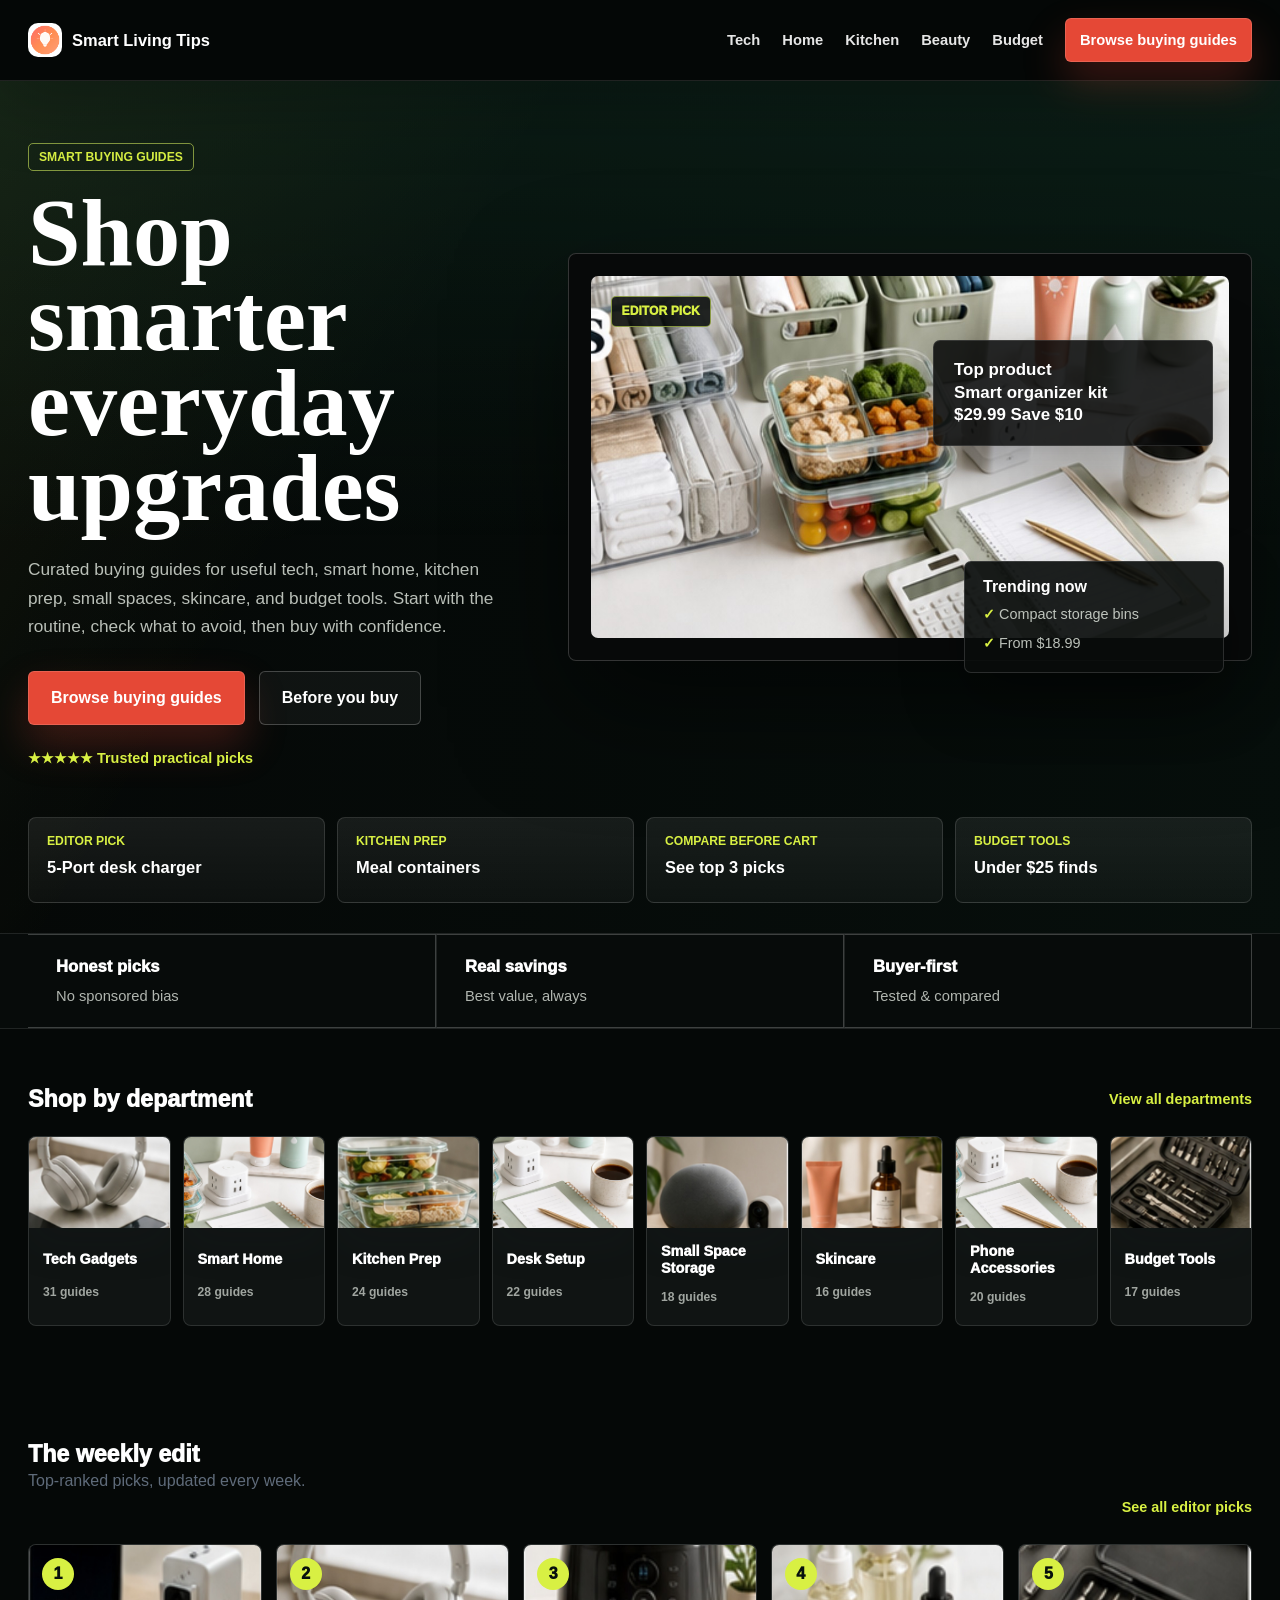
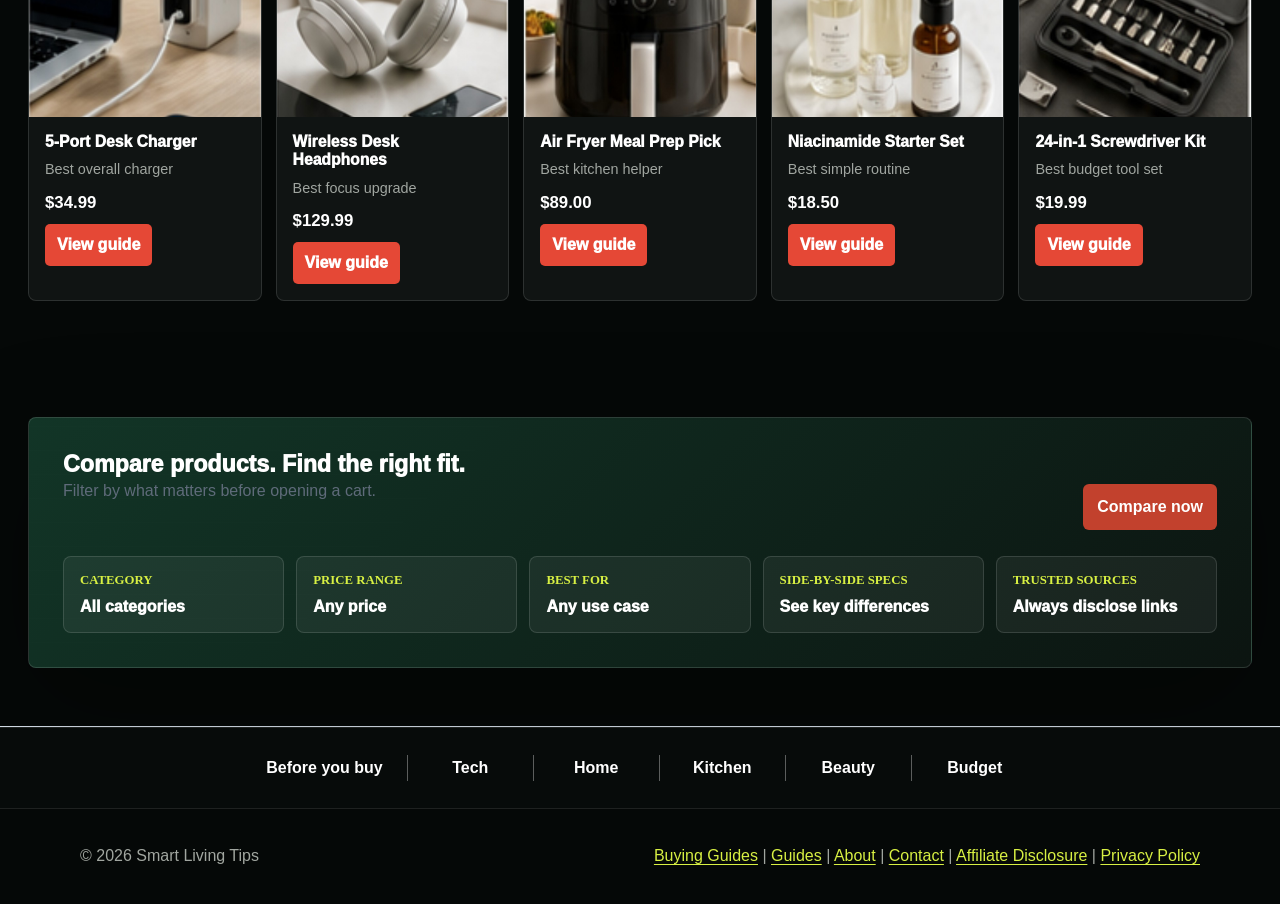
==== commit 749915e5: "Apply reel-inspired commerce redesign" ====
--- a/index.html
+++ b/index.html
@@ -5,175 +5,235 @@
   <meta name="viewport" content="width=device-width, initial-scale=1.0">
   <meta name="description" content="Smart Living Tips publishes practical buying guides for tech gadgets, smart home, phone accessories, home organization, kitchen prep, skincare, budgeting tools, and everyday routines.">
   <title>Smart Living Tips - Practical Buying Guides For Everyday Routines</title>
+  <link rel="canonical" href="https://smartlivingtips.benai.ai/">
+  <meta property="og:type" content="website">
+  <meta property="og:title" content="Smart Living Tips - Practical Buying Guides">
+  <meta property="og:description" content="Curated buying guides for useful tech, smart home, kitchen prep, small spaces, skincare, and budget tools.">
+  <meta property="og:url" content="https://smartlivingtips.benai.ai/">
+  <meta property="og:image" content="https://smartlivingtips.benai.ai/assets/premium-hero.jpg">
+  <meta name="twitter:card" content="summary_large_image">
   <link rel="stylesheet" href="styles.css">
+  <script type="application/ld+json">
+    {
+      "@context": "https://schema.org",
+      "@type": "WebSite",
+      "name": "Smart Living Tips",
+      "url": "https://smartlivingtips.benai.ai/",
+      "publisher": {
+        "@type": "Organization",
+        "name": "BENAI TECHNOLOGY LTD",
+        "url": "https://benai.ai/"
+      },
+      "potentialAction": {
+        "@type": "SearchAction",
+        "target": "https://smartlivingtips.benai.ai/shop.html#{search_term_string}",
+        "query-input": "required name=search_term_string"
+      }
+    }
+  </script>
 </head>
-<body>
+<body class="home-page">
   <header class="site-header">
     <nav class="nav">
       <a class="brand" href="index.html"><img src="assets/logo.png" alt="">Smart Living Tips</a>
       <div class="nav-links">
-        <a href="shop.html">Buying Guides</a>
         <a href="shop.html#tech-desk-setup">Tech</a>
-        <a href="guides.html#home-organization">Home</a>
-        <a href="guides.html#meal-prep">Kitchen</a>
-        <a href="guides.html#skincare">Beauty</a>
-        <a href="guides.html#budgeting">Budget</a>
-        <a href="about.html">About</a>
-        <a href="affiliate-disclosure.html">Disclosure</a>
+        <a href="shop.html#small-space-storage">Home</a>
+        <a href="shop.html#kitchen-prep-tools">Kitchen</a>
+        <a href="shop.html#skincare-starter-kit">Beauty</a>
+        <a href="shop.html#budget-tools">Budget</a>
+        <a class="nav-cta" href="shop.html">Browse buying guides</a>
       </div>
     </nav>
   </header>
 
   <main>
-    <section class="commerce-hero">
+    <section class="commerce-hero premium-hero">
+      <div class="commerce-hero-media">
+        <img src="assets/premium-hero.jpg" alt="Organized storage, meal prep containers, skincare basics, smart plug, planner, and budget tools">
+      </div>
       <div class="commerce-hero-copy">
-        <h1>Smarter product picks for everyday routines</h1>
-        <p>Practical buying guides for tech gadgets, smart home basics, phone accessories, small spaces, kitchen prep, beginner skincare, and budget tools. Start with the routine, check what to avoid, then compare products only when they solve a real problem.</p>
+        <span class="hero-kicker">Smart buying guides</span>
+        <h1>Shop smarter everyday upgrades</h1>
+        <p>Curated buying guides for useful tech, smart home, kitchen prep, small spaces, skincare, and budget tools. Start with the routine, check what to avoid, then buy with confidence.</p>
         <div class="hero-actions">
           <a class="button" href="shop.html">Browse buying guides</a>
-          <a class="button secondary" href="guides.html#home-organization">Start with home organization</a>
-        </div>
-      </div>
-      <div class="commerce-hero-media">
-        <img src="assets/smart-living-product-table.png" alt="Organized storage, meal prep containers, skincare basics, charging station, and budget planner on a bright table">
-        <div class="buying-note">
-          <strong>Before you buy</strong>
-          <span>Measure the space</span>
-          <span>Match the routine</span>
-          <span>Skip duplicate tools</span>
-        </div>
-      </div>
-    </section>
-
-    <section class="publisher-trust" aria-label="Publisher trust signals">
-      <span>Updated May 2026</span>
-      <span>Editorial buying filters</span>
-      <span>Clear affiliate disclosure</span>
-      <span>Contact and privacy pages live</span>
-      <span>Pinterest-first guide traffic</span>
-    </section>
-
-    <section class="section">
+          <a class="button ghost" href="#buying-filters">Before you buy</a>
+        </div>
+      </div>
+      <div class="buying-note">
+        <strong>Trending now</strong>
+        <span>Compact storage bins</span>
+        <span>From $18.99</span>
+      </div>
+      <div class="hero-market-strip" aria-label="Shopping categories">
+        <a href="shop.html#tech-desk-setup"><strong>Editor pick</strong><span>5-Port desk charger</span></a>
+        <a href="shop.html#kitchen-prep-tools"><strong>Kitchen prep</strong><span>Meal containers</span></a>
+        <a href="shop.html#skincare-starter-kit"><strong>Compare before cart</strong><span>See top 3 picks</span></a>
+        <a href="shop.html#budget-tools"><strong>Budget tools</strong><span>Under $25 finds</span></a>
+      </div>
+    </section>
+
+    <section class="publisher-trust" aria-label="Publisher standards">
+      <span><strong>Honest picks</strong>No sponsored bias</span>
+      <span><strong>Real savings</strong>Best value, always</span>
+      <span><strong>Buyer-first</strong>Tested & compared</span>
+    </section>
+
+    <section class="department-section" aria-label="Product guide categories">
+      <div class="department-heading">
+        <h2>Shop by department</h2>
+        <a href="shop.html">View all departments</a>
+      </div>
+      <div class="category-runway">
+        <a class="runway-card" href="shop.html#tech-desk-setup">
+          <img src="assets/premium-tech.jpg" alt="">
+          <span>Tech Gadgets</span>
+          <small>31 guides</small>
+        </a>
+        <a class="runway-card" href="shop.html#smart-home-starters">
+          <img src="assets/category-smart-home.jpg" alt="">
+          <span>Smart Home</span>
+          <small>28 guides</small>
+        </a>
+        <a class="runway-card" href="shop.html#kitchen-prep-tools">
+          <img src="assets/premium-kitchen.jpg" alt="">
+          <span>Kitchen Prep</span>
+          <small>24 guides</small>
+        </a>
+        <a class="runway-card" href="shop.html#tech-desk-setup">
+          <img src="assets/category-gadgets.jpg" alt="">
+          <span>Desk Setup</span>
+          <small>22 guides</small>
+        </a>
+        <a class="runway-card" href="shop.html#small-space-storage">
+          <img src="assets/premium-home.jpg" alt="">
+          <span>Small Space Storage</span>
+          <small>18 guides</small>
+        </a>
+        <a class="runway-card" href="shop.html#skincare-starter-kit">
+          <img src="assets/premium-beauty.jpg" alt="">
+          <span>Skincare</span>
+          <small>16 guides</small>
+        </a>
+        <a class="runway-card" href="shop.html#phone-travel-tech">
+          <img src="assets/category-phone-tech.jpg" alt="">
+          <span>Phone Accessories</span>
+          <small>20 guides</small>
+        </a>
+        <a class="runway-card" href="shop.html#budget-tools">
+          <img src="assets/premium-budget.jpg" alt="">
+          <span>Budget Tools</span>
+          <small>17 guides</small>
+        </a>
+      </div>
+    </section>
+
+    <section class="section guide-showcase weekly-edit">
       <div class="section-inner">
-        <h2>Buying Guides Built For Pinterest Search Intent</h2>
-        <p class="section-lede">Each page answers the question behind the Pin: what to buy, what to avoid, and which checklist to finish before spending money.</p>
-        <div class="editorial-grid">
-          <article class="editorial-card">
-            <div class="product-scene scene-gadgets" role="img" aria-label="Charging station, smart plug, phone stand, and desk gadgets"></div>
-            <div>
-              <h3>Tech And Smart Gadgets</h3>
-              <p>Compare charging, desk setup, smart home, phone accessories, and travel tech by actual use case.</p>
-              <ul>
-                <li><strong>Buy:</strong> multi-device charger, USB-C hub, smart plug, power bank.</li>
-                <li><strong>Avoid:</strong> viral gadgets that do not remove a repeated daily problem.</li>
-              </ul>
-              <a class="text-link" href="shop.html#tech-desk-setup">Open tech guide</a>
-            </div>
-          </article>
-          <article class="editorial-card">
-            <div class="product-scene scene-storage" role="img" aria-label="Storage bins, labels, and shelf organizers"></div>
-            <div>
-              <h3>Small Space Storage</h3>
-              <p>Measure shelves, drawers, and under-sink areas before choosing bins, dividers, hooks, or labels.</p>
-              <ul>
-                <li><strong>Buy:</strong> measured organizers, drawer dividers, under-sink racks.</li>
-                <li><strong>Avoid:</strong> decorative boxes that hide clutter without changing the routine.</li>
-              </ul>
-              <a class="text-link" href="shop.html#small-space-storage">Open storage guide</a>
-            </div>
-          </article>
-          <article class="editorial-card">
-            <div class="product-scene scene-kitchen" role="img" aria-label="Meal prep containers and kitchen tools"></div>
-            <div>
-              <h3>Kitchen Prep Tools</h3>
-              <p>Choose containers, freezer labels, lunch bags, and simple appliances around repeat meals.</p>
-              <ul>
-                <li><strong>Buy:</strong> glass containers, compact blender, food scale, lunch bag.</li>
-                <li><strong>Avoid:</strong> full kitchen hauls before the weekly plan is repeatable.</li>
-              </ul>
-              <a class="text-link" href="shop.html#kitchen-prep-tools">Open kitchen guide</a>
-            </div>
-          </article>
-          <article class="editorial-card">
-            <div class="product-scene scene-skincare" role="img" aria-label="Cleanser, moisturizer, and sunscreen starter routine"></div>
-            <div>
-              <h3>Beginner Skincare</h3>
-              <p>Start with cleanser, moisturizer, and sunscreen before adding treatments or active ingredients.</p>
-              <ul>
-                <li><strong>Buy:</strong> gentle cleanser, moisturizer, daily sunscreen.</li>
-                <li><strong>Avoid:</strong> miracle claims, aggressive before-after promises, product overload.</li>
-              </ul>
-              <a class="text-link" href="shop.html#skincare-starter-kit">Open skincare guide</a>
-            </div>
-          </article>
-        </div>
-      </div>
-    </section>
-
-    <section class="section editorial-band">
-      <div class="section-inner split-proof">
-        <div>
-          <h2>Why this site exists</h2>
-          <p class="section-lede">Smart Living Tips is a consumer guide site, not a coupon page and not a list of random affiliate links. Product mentions are tied to practical routines and visible buying filters.</p>
-          <div class="proof-columns">
-            <div>
-              <strong>Editorial standard</strong>
-              <p>Every recommendation needs a use case, a before-you-buy check, and an avoid list.</p>
-            </div>
-            <div>
-              <strong>Monetization standard</strong>
-              <p>Commercial links are disclosed and added only where the guide gives useful context first.</p>
-            </div>
+        <div class="section-heading-row">
+          <div>
+            <h2>The weekly edit</h2>
+            <p class="section-lede">Top-ranked picks, updated every week.</p>
           </div>
-        </div>
-        <aside class="review-panel">
-          <h3>For affiliate reviewers</h3>
-          <a href="about.html">About Smart Living Tips</a>
-          <a href="contact.html">Contact the publisher</a>
-          <a href="affiliate-disclosure.html">Affiliate disclosure</a>
-          <a href="privacy.html">Privacy policy</a>
-        </aside>
-      </div>
-    </section>
-
-    <section class="section">
+          <a href="shop.html">See all editor picks</a>
+        </div>
+        <div class="premium-guide-grid">
+          <article>
+            <img src="assets/premium-guide-chargers.jpg" alt="">
+            <div>
+              <h3>5-Port Desk Charger</h3>
+              <span>Best overall charger</span>
+              <strong>$34.99</strong>
+              <a href="shop.html#tech-desk-setup">View guide</a>
+            </div>
+          </article>
+          <article>
+            <img src="assets/premium-tech.jpg" alt="">
+            <div>
+              <h3>Wireless Desk Headphones</h3>
+              <span>Best focus upgrade</span>
+              <strong>$129.99</strong>
+              <a href="shop.html#tech-desk-setup">View guide</a>
+            </div>
+          </article>
+          <article>
+            <img src="assets/premium-guide-air-fryer.jpg" alt="">
+            <div>
+              <h3>Air Fryer Meal Prep Pick</h3>
+              <span>Best kitchen helper</span>
+              <strong>$89.00</strong>
+              <a href="shop.html#kitchen-prep-tools">View guide</a>
+            </div>
+          </article>
+          <article>
+            <img src="assets/premium-guide-skincare.jpg" alt="">
+            <div>
+              <h3>Niacinamide Starter Set</h3>
+              <span>Best simple routine</span>
+              <strong>$18.50</strong>
+              <a href="shop.html#skincare-starter-kit">View guide</a>
+            </div>
+          </article>
+          <article>
+            <img src="assets/premium-guide-toolkit.jpg" alt="">
+            <div>
+              <h3>24-in-1 Screwdriver Kit</h3>
+              <span>Best budget tool set</span>
+              <strong>$19.99</strong>
+              <a href="shop.html#budget-tools">View guide</a>
+            </div>
+          </article>
+        </div>
+      </div>
+    </section>
+
+    <section id="buying-filters" class="section premium-section compare-band">
       <div class="section-inner">
-        <h2>More Practical Paths</h2>
-        <div class="guide-grid">
-          <article class="guide-card">
-            <div class="product-scene scene-smart-home" role="img" aria-label="Smart plug, smart bulb, security camera, and robot vacuum starter kit"></div>
-            <div>
-              <h3>Smart Home Starter Picks</h3>
-              <p>Smart plugs, lights, cameras, robot vacuums, and sensors compared by setup difficulty and daily value.</p>
-              <a class="button secondary" href="shop.html#smart-home-starters">Open smart home guide</a>
-            </div>
-          </article>
-          <article class="guide-card">
-            <div class="product-scene scene-budget" role="img" aria-label="Budget planner, calculator, and money tracker"></div>
-            <div>
-              <h3>Budget Reset Tools</h3>
-              <p>Weekly budget checklists, sinking funds, subscription cleanup, and simple trackers.</p>
-              <a class="button secondary" href="guides.html#budgeting">Read budgeting guide</a>
-            </div>
-          </article>
-          <article class="guide-card">
-            <div class="product-scene scene-gadgets" role="img" aria-label="Desk charging station, cable labels, and useful gadgets"></div>
-            <div>
-              <h3>Useful Gadgets And Workflow Tools</h3>
-              <p>Desk setup, cable cleanup, timers, simple tech, and tools that remove repeated friction.</p>
-              <a class="button secondary" href="shop.html#budget-friendly-tech">Compare useful gadgets</a>
-            </div>
-          </article>
-          <article class="guide-card">
-            <div class="product-scene scene-skincare" role="img" aria-label="Cleanser, moisturizer, and sunscreen starter routine"></div>
-            <div>
-              <h3>Beginner Skincare Starter Kit</h3>
-              <p>Cleanser, moisturizer, sunscreen, patch-test basics, and simple routines without product overload.</p>
-              <a class="button secondary" href="shop.html#skincare-starter-kit">Open skincare guide</a>
-            </div>
-          </article>
-        </div>
-      </div>
+        <div class="section-heading-row">
+          <div>
+            <h2>Compare products. Find the right fit.</h2>
+            <p class="section-lede">Filter by what matters before opening a cart.</p>
+          </div>
+          <a class="button" href="shop.html">Compare now</a>
+        </div>
+        <div class="filter-strip">
+          <article>
+            <img src="assets/premium-filter-measure.jpg" alt="">
+            <strong>Category</strong>
+            <span>All categories</span>
+          </article>
+          <article>
+            <img src="assets/premium-filter-budget.jpg" alt="">
+            <strong>Price range</strong>
+            <span>Any price</span>
+          </article>
+          <article>
+            <img src="assets/premium-filter-routine.jpg" alt="">
+            <strong>Best for</strong>
+            <span>Any use case</span>
+          </article>
+          <article>
+            <img src="assets/premium-filter-compare.jpg" alt="">
+            <strong>Side-by-side specs</strong>
+            <span>See key differences</span>
+          </article>
+          <article>
+            <img src="assets/premium-filter-use.jpg" alt="">
+            <strong>Trusted sources</strong>
+            <span>Always disclose links</span>
+          </article>
+        </div>
+      </div>
+    </section>
+
+    <section class="commerce-footer-band">
+      <a href="#buying-filters">Before you buy</a>
+      <a href="shop.html#tech-desk-setup">Tech</a>
+      <a href="shop.html#small-space-storage">Home</a>
+      <a href="shop.html#kitchen-prep-tools">Kitchen</a>
+      <a href="shop.html#skincare-starter-kit">Beauty</a>
+      <a href="shop.html#budget-tools">Budget</a>
     </section>
   </main>
 
--- a/styles.css
+++ b/styles.css
@@ -24,6 +24,7 @@
   background: var(--paper);
   font-family: Inter, -apple-system, BlinkMacSystemFont, "Segoe UI", Roboto, sans-serif;
   line-height: 1.65;
+  overflow-x: hidden;
 }
 
 a {
@@ -53,6 +54,7 @@
   margin: 0 auto;
   max-width: 1120px;
   padding: 14px 20px;
+  width: 100%;
 }
 
 .brand {
@@ -61,6 +63,7 @@
   display: inline-flex;
   font-weight: 800;
   gap: 10px;
+  min-width: 0;
   text-decoration: none;
 }
 
@@ -75,6 +78,7 @@
   flex-wrap: wrap;
   gap: 16px;
   justify-content: flex-end;
+  min-width: 0;
 }
 
 .nav-links a {
@@ -879,6 +883,17 @@
   position: relative;
 }
 
+.photo-visual {
+  padding: 0;
+}
+
+.photo-visual img {
+  height: 100%;
+  min-height: 620px;
+  object-fit: cover;
+  width: 100%;
+}
+
 .shop-visual::before {
   background: linear-gradient(135deg, rgba(194, 65, 45, 0.12), rgba(15, 118, 110, 0.08));
   content: "";
@@ -1090,6 +1105,8 @@
 .product-scene {
   aspect-ratio: 4 / 3;
   background: #eef2f7;
+  background-position: center;
+  background-size: cover;
   overflow: hidden;
   position: relative;
 }
@@ -1110,6 +1127,45 @@
   content: "";
   position: absolute;
 }
+
+.scene-storage,
+.scene-kitchen,
+.scene-skincare,
+.scene-gadgets,
+.scene-smart-home,
+.scene-phone,
+.scene-creator,
+.scene-budget {
+  background-image: var(--scene-image);
+}
+
+.scene-storage::before,
+.scene-storage::after,
+.scene-kitchen::before,
+.scene-kitchen::after,
+.scene-skincare::before,
+.scene-skincare::after,
+.scene-gadgets::before,
+.scene-gadgets::after,
+.scene-smart-home::before,
+.scene-smart-home::after,
+.scene-phone::before,
+.scene-phone::after,
+.scene-creator::before,
+.scene-creator::after,
+.scene-budget::before,
+.scene-budget::after {
+  display: none;
+}
+
+.scene-storage { --scene-image: url("assets/category-storage.jpg"); }
+.scene-kitchen { --scene-image: url("assets/category-kitchen.jpg"); }
+.scene-skincare { --scene-image: url("assets/category-skincare.jpg"); }
+.scene-gadgets { --scene-image: url("assets/category-gadgets.jpg"); }
+.scene-smart-home { --scene-image: url("assets/category-smart-home.jpg"); }
+.scene-phone { --scene-image: url("assets/category-phone-tech.jpg"); }
+.scene-creator { --scene-image: url("assets/category-creator-tools.jpg"); }
+.scene-budget { --scene-image: url("assets/category-budget.jpg"); }
 
 .scene-storage {
   background:
@@ -1318,6 +1374,15 @@
   width: 54px;
 }
 
+.scene-storage { background: center / cover no-repeat url("assets/category-storage.jpg"); }
+.scene-kitchen { background: center / cover no-repeat url("assets/category-kitchen.jpg"); }
+.scene-skincare { background: center / cover no-repeat url("assets/category-skincare.jpg"); }
+.scene-gadgets { background: center / cover no-repeat url("assets/category-gadgets.jpg"); }
+.scene-smart-home { background: center / cover no-repeat url("assets/category-smart-home.jpg"); }
+.scene-phone { background: center / cover no-repeat url("assets/category-phone-tech.jpg"); }
+.scene-creator { background: center / cover no-repeat url("assets/category-creator-tools.jpg"); }
+.scene-budget { background: center / cover no-repeat url("assets/category-budget.jpg"); }
+
 .find-card > div:not(.product-scene),
 .find-card.text-find {
   padding: 20px;
@@ -1464,6 +1529,573 @@
 
 .button.secondary {
   background: var(--accent-2);
+}
+
+.button.ghost {
+  background: transparent;
+  border: 1px solid #8f9aa6;
+  color: var(--ink);
+}
+
+.nav-cta {
+  background: var(--accent);
+  border-radius: 4px;
+  color: #fff !important;
+  padding: 9px 14px;
+}
+
+.premium-hero {
+  border-bottom: 1px solid var(--line);
+  gap: 0;
+  grid-template-columns: minmax(0, 0.72fr) minmax(420px, 0.88fr);
+  max-width: none;
+  min-height: 760px;
+  padding: 0;
+}
+
+.premium-hero .commerce-hero-copy {
+  align-self: center;
+  padding: 70px max(28px, calc((100vw - 1240px) / 2)) 70px max(28px, calc((100vw - 1240px) / 2));
+}
+
+.premium-hero h1 {
+  font-family: Georgia, "Times New Roman", serif;
+  font-size: clamp(3.9rem, 6.5vw, 6.8rem);
+  font-weight: 700;
+  letter-spacing: 0;
+  line-height: 0.91;
+  margin-bottom: 28px;
+  max-width: 780px;
+}
+
+.premium-hero .commerce-hero-copy > p {
+  font-size: clamp(1.05rem, 1.45vw, 1.24rem);
+  line-height: 1.72;
+  max-width: 620px;
+}
+
+.premium-hero .hero-actions {
+  gap: 14px;
+  margin-top: 30px;
+}
+
+.premium-hero .button {
+  border-radius: 4px;
+  box-shadow: 0 14px 26px rgba(194, 65, 45, 0.18);
+  padding: 14px 24px;
+}
+
+.premium-hero .button.ghost {
+  box-shadow: none;
+}
+
+.premium-hero .commerce-hero-media {
+  border: 0;
+  border-left: 1px solid var(--line);
+  border-radius: 0;
+  min-height: 760px;
+}
+
+.premium-hero .commerce-hero-media img {
+  height: 100%;
+  min-height: 760px;
+}
+
+.premium-hero .buying-note {
+  bottom: 42px;
+  left: 42px;
+  padding: 22px 24px;
+  width: min(360px, calc(100% - 84px));
+}
+
+.category-runway {
+  border-bottom: 1px solid var(--line);
+  display: grid;
+  gap: 22px;
+  grid-template-columns: repeat(5, minmax(0, 1fr));
+  margin: 0 auto;
+  max-width: 1320px;
+  padding: 58px 28px 70px;
+}
+
+.runway-card {
+  color: var(--ink);
+  display: grid;
+  gap: 14px;
+  text-decoration: none;
+}
+
+.runway-card img {
+  aspect-ratio: 4 / 5.4;
+  border-radius: 5px;
+  box-shadow: 0 18px 42px rgba(31, 41, 51, 0.09);
+  object-fit: cover;
+  width: 100%;
+}
+
+.runway-card span {
+  align-items: center;
+  display: flex;
+  font-size: 1.18rem;
+  font-weight: 800;
+  justify-content: space-between;
+}
+
+.runway-card span::after {
+  content: "›";
+  font-size: 1.65rem;
+  line-height: 1;
+}
+
+.premium-section {
+  border-bottom: 1px solid var(--line);
+  padding-bottom: 74px;
+  padding-top: 74px;
+}
+
+.premium-section h2,
+.guide-showcase h2 {
+  font-family: Georgia, "Times New Roman", serif;
+  font-size: clamp(2.25rem, 4vw, 3.4rem);
+  letter-spacing: 0;
+  line-height: 1.02;
+}
+
+.filter-strip {
+  display: grid;
+  gap: 18px;
+  grid-template-columns: repeat(5, minmax(0, 1fr));
+  margin-top: 34px;
+}
+
+.filter-strip article {
+  border: 1px solid var(--line);
+  border-radius: 5px;
+  box-shadow: 0 16px 38px rgba(31, 41, 51, 0.07);
+  overflow: hidden;
+}
+
+.filter-strip img {
+  aspect-ratio: 1 / 0.86;
+  object-fit: cover;
+  object-position: top;
+  width: 100%;
+}
+
+.filter-strip strong {
+  display: block;
+  font-family: Georgia, "Times New Roman", serif;
+  font-size: 1.08rem;
+  line-height: 1.2;
+  padding: 17px 16px 19px;
+}
+
+.guide-showcase {
+  padding-bottom: 80px;
+  padding-top: 70px;
+}
+
+.premium-guide-grid {
+  display: grid;
+  gap: 18px;
+  grid-template-columns: repeat(5, minmax(0, 1fr));
+  margin-top: 34px;
+}
+
+.premium-guide-grid article {
+  border: 1px solid var(--line);
+  border-radius: 4px;
+  box-shadow: 0 16px 36px rgba(31, 41, 51, 0.06);
+  overflow: hidden;
+}
+
+.premium-guide-grid img {
+  aspect-ratio: 1 / 1.45;
+  object-fit: cover;
+  width: 100%;
+}
+
+.premium-guide-grid div {
+  padding: 18px 17px 20px;
+}
+
+.premium-guide-grid h3 {
+  font-family: Georgia, "Times New Roman", serif;
+  font-size: 1.15rem;
+  line-height: 1.22;
+  margin: 0 0 12px;
+}
+
+.premium-guide-grid span {
+  color: var(--muted);
+  font-size: 0.9rem;
+}
+
+.commerce-footer-band {
+  align-items: center;
+  background: linear-gradient(90deg, #073f3c, #0f766e);
+  display: flex;
+  flex-wrap: wrap;
+  gap: 0;
+  justify-content: center;
+  padding: 27px 20px;
+}
+
+.commerce-footer-band a {
+  border-right: 1px solid rgba(255, 255, 255, 0.34);
+  color: #fff;
+  font-weight: 800;
+  min-width: 126px;
+  padding: 0 24px;
+  text-align: center;
+  text-decoration: none;
+}
+
+.commerce-footer-band a:last-child {
+  border-right: 0;
+}
+
+.shop-hero {
+  min-height: 720px;
+  padding-bottom: 54px;
+  padding-top: 54px;
+}
+
+.shop-hero h1 {
+  font-family: Georgia, "Times New Roman", serif;
+  font-size: clamp(3.4rem, 5.9vw, 6.6rem);
+  font-weight: 700;
+  letter-spacing: 0;
+  line-height: 0.94;
+}
+
+.shop-hero-copy > p {
+  line-height: 1.72;
+}
+
+.shop-actions .button {
+  border-radius: 4px;
+  padding: 13px 20px;
+}
+
+.home-page .site-header,
+.shop-page .site-header {
+  background: #111820;
+  border-bottom-color: rgba(255, 255, 255, 0.12);
+}
+
+.home-page .brand,
+.shop-page .brand {
+  color: #fff;
+}
+
+.home-page .nav-links a,
+.shop-page .nav-links a {
+  color: rgba(255, 255, 255, 0.76);
+}
+
+.home-page .nav-cta,
+.shop-page .nav-cta {
+  background: #fff;
+  color: #111820 !important;
+}
+
+.hero-kicker {
+  color: currentColor;
+  display: none;
+  font-size: 0.78rem;
+  font-weight: 900;
+  letter-spacing: 0;
+  margin-bottom: 22px;
+  text-transform: uppercase;
+}
+
+.home-page .premium-hero {
+  background: #111820;
+  border-bottom: 0;
+  color: #fff;
+  display: grid;
+  grid-template-columns: minmax(0, 1fr);
+  min-height: min(760px, calc(100svh - 96px));
+  overflow: hidden;
+  padding: 0;
+  position: relative;
+}
+
+.home-page .premium-hero::before {
+  background:
+    linear-gradient(90deg, rgba(17, 24, 32, 0.92) 0%, rgba(17, 24, 32, 0.62) 42%, rgba(17, 24, 32, 0.18) 100%),
+    linear-gradient(0deg, rgba(17, 24, 32, 0.5), transparent 42%);
+  content: "";
+  inset: 0;
+  position: absolute;
+  z-index: 1;
+}
+
+.home-page .premium-hero .commerce-hero-media {
+  border: 0;
+  inset: 0;
+  min-height: 100%;
+  position: absolute;
+}
+
+.home-page .premium-hero .commerce-hero-media img {
+  height: 100%;
+  min-height: 0;
+  object-fit: cover;
+  object-position: center right;
+  width: 100%;
+}
+
+.home-page .premium-hero .commerce-hero-copy {
+  align-self: center;
+  padding: 92px max(28px, calc((100vw - 1240px) / 2)) 132px;
+  position: relative;
+  width: min(780px, calc(100% - 48px));
+  z-index: 2;
+}
+
+.home-page .premium-hero h1 {
+  color: #fff;
+  font-size: clamp(4.2rem, 8.7vw, 8.4rem);
+  letter-spacing: 0;
+  line-height: 0.86;
+  margin-bottom: 28px;
+}
+
+.home-page .premium-hero .commerce-hero-copy > p {
+  color: rgba(255, 255, 255, 0.84);
+  font-size: clamp(1.08rem, 1.45vw, 1.24rem);
+  line-height: 1.7;
+}
+
+.home-page .premium-hero .button {
+  background: #fff;
+  color: #111820;
+  box-shadow: 0 24px 48px rgba(0, 0, 0, 0.25);
+}
+
+.home-page .premium-hero .button.ghost {
+  background: rgba(255, 255, 255, 0.08);
+  border-color: rgba(255, 255, 255, 0.48);
+  color: #fff;
+}
+
+.home-page .premium-hero .buying-note {
+  bottom: auto;
+  left: auto;
+  position: absolute;
+  right: clamp(24px, 7vw, 120px);
+  top: clamp(118px, 18vh, 210px);
+  z-index: 2;
+}
+
+.hero-market-strip {
+  background: rgba(17, 24, 32, 0.88);
+  border-top: 1px solid rgba(255, 255, 255, 0.16);
+  bottom: 0;
+  display: grid;
+  grid-template-columns: repeat(4, minmax(0, 1fr));
+  left: 0;
+  position: absolute;
+  right: 0;
+  z-index: 2;
+}
+
+.hero-market-strip a {
+  color: #fff;
+  display: grid;
+  gap: 4px;
+  min-height: 96px;
+  padding: 22px 28px;
+  text-decoration: none;
+}
+
+.hero-market-strip a + a {
+  border-left: 1px solid rgba(255, 255, 255, 0.14);
+}
+
+.hero-market-strip strong {
+  color: rgba(255, 255, 255, 0.48);
+  font-family: Georgia, "Times New Roman", serif;
+  font-size: 1.1rem;
+  line-height: 1;
+}
+
+.hero-market-strip span {
+  font-size: clamp(1rem, 1.45vw, 1.28rem);
+  font-weight: 900;
+}
+
+.home-page .category-runway {
+  background: #111820;
+  border-bottom: 0;
+  display: grid;
+  gap: 18px;
+  grid-auto-rows: 190px;
+  grid-template-columns: repeat(12, minmax(0, 1fr));
+  max-width: none;
+  padding: 28px max(20px, calc((100vw - 1320px) / 2)) 84px;
+}
+
+.home-page .runway-card {
+  border: 1px solid rgba(255, 255, 255, 0.12);
+  border-radius: 8px;
+  color: #fff;
+  display: block;
+  min-height: 100%;
+  overflow: hidden;
+  position: relative;
+}
+
+.home-page .runway-card::after {
+  background: linear-gradient(180deg, transparent 20%, rgba(17, 24, 32, 0.76) 100%);
+  content: "";
+  inset: 0;
+  position: absolute;
+}
+
+.home-page .runway-card:first-child {
+  grid-column: span 4;
+  grid-row: span 2;
+}
+
+.home-page .runway-card:nth-child(2),
+.home-page .runway-card:nth-child(3) {
+  grid-column: span 4;
+}
+
+.home-page .runway-card:nth-child(4),
+.home-page .runway-card:nth-child(5) {
+  grid-column: span 2;
+}
+
+.home-page .runway-card img {
+  height: 100%;
+  object-fit: cover;
+  position: absolute;
+  transition: transform 360ms ease;
+  width: 100%;
+}
+
+.home-page .runway-card:hover img {
+  transform: scale(1.04);
+}
+
+.home-page .runway-card small,
+.home-page .runway-card span {
+  left: 22px;
+  position: absolute;
+  right: 22px;
+  z-index: 1;
+}
+
+.home-page .runway-card small {
+  color: rgba(255, 255, 255, 0.72);
+  font-size: 0.78rem;
+  font-weight: 900;
+  letter-spacing: 0;
+  text-transform: uppercase;
+  top: 22px;
+}
+
+.home-page .runway-card span {
+  bottom: 18px;
+  color: #fff;
+  font-family: Georgia, "Times New Roman", serif;
+  font-size: clamp(2rem, 3.2vw, 3.5rem);
+  line-height: 0.95;
+}
+
+.home-page .runway-card span::after {
+  display: none;
+}
+
+.shop-page .shop-hero {
+  background: #111820;
+  color: #fff;
+  display: grid;
+  grid-template-columns: minmax(0, 1fr);
+  margin: 0;
+  max-width: none;
+  min-height: min(760px, calc(100svh - 96px));
+  overflow: hidden;
+  padding: 0;
+  position: relative;
+}
+
+.shop-page .shop-hero::before {
+  background:
+    linear-gradient(90deg, rgba(17, 24, 32, 0.92) 0%, rgba(17, 24, 32, 0.68) 48%, rgba(17, 24, 32, 0.24) 100%),
+    linear-gradient(0deg, rgba(17, 24, 32, 0.62), transparent 48%);
+  content: "";
+  inset: 0;
+  position: absolute;
+  z-index: 1;
+}
+
+.shop-page .shop-visual {
+  border: 0;
+  border-radius: 0;
+  inset: 0;
+  min-height: 100%;
+  position: absolute;
+}
+
+.shop-page .photo-visual img {
+  height: 100%;
+  min-height: 0;
+  object-fit: cover;
+  object-position: center right;
+  width: 100%;
+}
+
+.shop-page .shop-hero-copy {
+  align-self: center;
+  max-width: 940px;
+  padding: 92px max(28px, calc((100vw - 1240px) / 2)) 132px;
+  position: relative;
+  width: min(940px, calc(100% - 48px));
+  z-index: 2;
+}
+
+.shop-page .shop-hero h1 {
+  color: #fff;
+  font-size: clamp(4rem, 8vw, 8rem);
+  letter-spacing: 0;
+  line-height: 0.87;
+}
+
+.shop-page .shop-hero-copy > p {
+  color: rgba(255, 255, 255, 0.82);
+  max-width: 640px;
+}
+
+.shop-page .guide-ticket {
+  bottom: clamp(26px, 5vw, 58px);
+  left: auto;
+  max-width: 360px;
+  position: absolute;
+  right: clamp(20px, 7vw, 104px);
+  z-index: 2;
+}
+
+.shop-page .shop-index {
+  background: #0c1117;
+  justify-content: flex-start;
+  padding-left: max(20px, calc((100vw - 1180px) / 2));
+  padding-right: max(20px, calc((100vw - 1180px) / 2));
+}
+
+.product-section h2 {
+  font-family: Georgia, "Times New Roman", serif;
+  letter-spacing: 0;
+}
+
+.find-card,
+.product-detail,
+.compare-table {
+  box-shadow: 0 18px 46px rgba(31, 41, 51, 0.08);
 }
 
 .footer {
@@ -1509,12 +2141,103 @@
     min-height: auto;
   }
 
+  .premium-hero {
+    gap: 0;
+    grid-template-columns: minmax(0, 1fr);
+    min-height: auto;
+    width: 100%;
+  }
+
+  .premium-hero .commerce-hero-copy {
+    min-width: 0;
+    padding: 44px 24px 34px;
+    width: min(100%, 390px);
+  }
+
+  .premium-hero h1 {
+    font-size: clamp(2.25rem, 7vw, 2.75rem);
+    letter-spacing: 0;
+    line-height: 0.98;
+    max-width: 100%;
+    overflow-wrap: break-word;
+  }
+
+  .premium-hero .commerce-hero-copy > p {
+    max-width: 100%;
+  }
+
+  .premium-hero .hero-actions,
+  .shop-actions {
+    align-items: stretch;
+    display: grid;
+    grid-template-columns: 1fr;
+    max-width: 340px;
+    width: 100%;
+  }
+
+  .premium-hero .button,
+  .shop-actions .button {
+    text-align: center;
+    width: 100%;
+  }
+
+  .premium-hero .commerce-hero-media {
+    border-left: 0;
+    min-height: 0;
+  }
+
   .commerce-hero-media {
     min-height: 0;
   }
 
   .commerce-hero-media img {
     min-height: 360px;
+  }
+
+  .premium-hero .commerce-hero-media img {
+    min-height: 430px;
+  }
+
+  .premium-hero .buying-note {
+    bottom: 20px;
+    left: 20px;
+    width: min(310px, calc(100% - 40px));
+  }
+
+  .category-runway,
+  .filter-strip,
+  .premium-guide-grid {
+    display: flex;
+    gap: 16px;
+    overflow-x: auto;
+    padding-left: 24px;
+    padding-right: 24px;
+    scroll-snap-type: x mandatory;
+  }
+
+  .runway-card,
+  .filter-strip article,
+  .premium-guide-grid article {
+    flex: 0 0 72%;
+    scroll-snap-align: start;
+  }
+
+  .category-runway {
+    padding-bottom: 44px;
+    padding-top: 36px;
+  }
+
+  .premium-section,
+  .guide-showcase {
+    padding-bottom: 52px;
+    padding-top: 52px;
+  }
+
+  .commerce-footer-band {
+    justify-content: flex-start;
+    overflow-x: auto;
+    padding-left: 4px;
+    padding-right: 4px;
   }
 
   .editorial-grid,
@@ -1530,6 +2253,26 @@
 
   .shop-visual {
     min-height: 520px;
+  }
+
+  .shop-hero {
+    grid-template-columns: minmax(0, 1fr);
+    min-height: auto;
+    padding-left: 24px;
+    padding-right: 24px;
+  }
+
+  .shop-hero-copy {
+    min-width: 0;
+    width: min(100%, 342px);
+  }
+
+  .shop-hero h1 {
+    font-size: clamp(2.25rem, 7vw, 2.75rem);
+    letter-spacing: 0;
+    line-height: 0.98;
+    max-width: 100%;
+    overflow-wrap: break-word;
   }
 
   .budget-hero {
@@ -1567,6 +2310,1058 @@
   }
 
   .nav-links {
+    display: grid;
+    gap: 12px 16px;
+    grid-template-columns: repeat(5, auto);
     justify-content: flex-start;
-  }
-}
+    max-width: 100%;
+    width: 100%;
+  }
+
+  .nav-cta {
+    grid-column: 1 / -1;
+    justify-self: start;
+  }
+}
+
+@media (max-width: 460px) {
+  .premium-hero .commerce-hero-copy,
+  .shop-hero {
+    padding-left: 20px;
+    padding-right: 20px;
+  }
+
+  .premium-hero h1,
+  .shop-hero h1 {
+    font-size: clamp(2.55rem, 11vw, 3.05rem);
+    letter-spacing: 0;
+    line-height: 0.98;
+    overflow-wrap: break-word;
+  }
+
+  .premium-hero .commerce-hero-copy > p,
+  .shop-hero-copy > p {
+    font-size: 1rem;
+    line-height: 1.65;
+  }
+
+  .premium-hero .hero-actions,
+  .shop-actions {
+    max-width: 320px;
+  }
+
+  .nav-links {
+    gap: 12px 14px;
+  }
+
+  .nav-cta {
+    width: fit-content;
+  }
+}
+
+@media (max-width: 820px) {
+  .home-page .premium-hero,
+  .shop-page .shop-hero {
+    min-height: auto;
+  }
+
+  .home-page .premium-hero .commerce-hero-media,
+  .shop-page .shop-visual {
+    min-height: 560px;
+  }
+
+  .home-page .premium-hero .commerce-hero-copy,
+  .shop-page .shop-hero-copy {
+    padding: 78px 24px 188px;
+    width: min(100%, 440px);
+  }
+
+  .home-page .premium-hero h1,
+  .shop-page .shop-hero h1 {
+    font-size: clamp(3.45rem, 14vw, 5.4rem);
+    letter-spacing: 0;
+    line-height: 0.88;
+  }
+
+  .home-page .premium-hero .buying-note,
+  .shop-page .guide-ticket {
+    display: none;
+  }
+
+  .hero-market-strip {
+    grid-template-columns: repeat(2, minmax(0, 1fr));
+  }
+
+  .hero-market-strip a {
+    min-height: 78px;
+    padding: 16px 20px;
+  }
+
+  .home-page .category-runway {
+    display: flex;
+    gap: 16px;
+    overflow-x: auto;
+    padding: 28px 24px 50px;
+  }
+
+  .home-page .runway-card {
+    flex: 0 0 78%;
+    min-height: 380px;
+  }
+}
+
+@media (max-width: 460px) {
+  .home-page .premium-hero .commerce-hero-copy,
+  .shop-page .shop-hero-copy {
+    padding: 62px 20px 178px;
+    width: min(100%, 350px);
+  }
+
+  .home-page .premium-hero h1,
+  .shop-page .shop-hero h1 {
+    font-size: clamp(2.55rem, 10.8vw, 3.3rem);
+    letter-spacing: 0;
+    overflow-wrap: anywhere;
+  }
+
+  .home-page .premium-hero .commerce-hero-copy > p,
+  .shop-page .shop-hero-copy > p {
+    font-size: 1rem;
+    line-height: 1.6;
+    max-width: 100%;
+    overflow-wrap: break-word;
+  }
+}
+
+.home-page .premium-hero h1,
+.shop-page .shop-hero h1,
+.premium-section h2,
+.guide-showcase h2,
+.product-section h2,
+.hero-kicker,
+.home-page .runway-card small {
+  letter-spacing: 0;
+}
+
+.home-page .premium-hero h1 {
+  font-size: 5.85rem;
+}
+
+.shop-page .shop-hero h1 {
+  font-size: 5.35rem;
+}
+
+@media (max-width: 1180px) {
+  .home-page .premium-hero h1 {
+    font-size: 5.35rem;
+  }
+
+  .shop-page .shop-hero h1 {
+    font-size: 4.95rem;
+  }
+}
+
+@media (max-width: 820px) {
+  .home-page .premium-hero,
+  .shop-page .shop-hero {
+    overflow: hidden;
+  }
+
+  .home-page .premium-hero .commerce-hero-copy,
+  .shop-page .shop-hero-copy {
+    box-sizing: border-box;
+    margin-left: 20px;
+    margin-right: 20px;
+    max-width: 380px;
+    padding-left: 0;
+    padding-right: 0;
+    width: calc(100% - 40px);
+  }
+
+  .home-page .premium-hero h1 {
+    font-size: 3.95rem;
+    line-height: 0.92;
+  }
+
+  .shop-page .shop-hero h1 {
+    font-size: 3.45rem;
+    line-height: 0.94;
+  }
+
+  .home-page .premium-hero .commerce-hero-copy > p,
+  .shop-page .shop-hero-copy > p {
+    max-width: 100%;
+    overflow-wrap: anywhere;
+  }
+
+  .publisher-trust {
+    display: grid;
+    gap: 10px;
+    grid-template-columns: repeat(2, minmax(0, 1fr));
+    justify-content: stretch;
+    overflow: hidden;
+    padding: 18px 20px;
+  }
+
+  .publisher-trust span {
+    text-align: center;
+    width: 100%;
+  }
+
+  .hero-market-strip {
+    overflow: hidden;
+  }
+
+  .hero-market-strip a {
+    min-width: 0;
+  }
+}
+
+@media (max-width: 460px) {
+  .home-page .premium-hero .commerce-hero-copy,
+  .shop-page .shop-hero-copy {
+    margin-left: 18px;
+    margin-right: 18px;
+    max-width: 330px;
+    padding-bottom: 172px;
+    width: calc(100% - 36px);
+  }
+
+  .home-page .premium-hero h1 {
+    font-size: 2.72rem;
+    line-height: 0.96;
+  }
+
+  .shop-page .shop-hero h1 {
+    font-size: 2.38rem;
+    line-height: 1;
+  }
+
+  .home-page .premium-hero .commerce-hero-copy > p,
+  .shop-page .shop-hero-copy > p {
+    font-size: 0.98rem;
+    line-height: 1.55;
+  }
+
+  .hero-market-strip a {
+    padding: 14px 16px;
+  }
+
+  .publisher-trust {
+    grid-template-columns: 1fr;
+    padding-left: 18px;
+    padding-right: 18px;
+  }
+}
+
+/* Reel-commerce art direction v2: dark poster energy, commerce-page discipline. */
+.home-page,
+.shop-page {
+  background: #050807;
+  color: #f7f8f2;
+}
+
+.home-page .site-header,
+.shop-page .site-header {
+  background: rgba(5, 8, 7, 0.96);
+  border-bottom: 1px solid rgba(255, 255, 255, 0.11);
+  box-shadow: 0 20px 70px rgba(0, 0, 0, 0.26);
+}
+
+.home-page .nav,
+.shop-page .nav {
+  max-width: 1320px;
+  padding: 18px 28px;
+}
+
+.home-page .brand,
+.shop-page .brand {
+  color: #fff;
+  font-size: 1.03rem;
+  letter-spacing: 0;
+}
+
+.home-page .nav-links,
+.shop-page .nav-links {
+  align-items: center;
+  gap: 22px;
+}
+
+.home-page .nav-links a,
+.shop-page .nav-links a {
+  color: rgba(255, 255, 255, 0.9);
+  font-size: 0.92rem;
+  font-weight: 850;
+}
+
+.home-page .nav-cta,
+.shop-page .nav-cta,
+.home-page .premium-hero .button,
+.shop-page .shop-actions .button {
+  background: #e54836;
+  border: 1px solid rgba(255, 255, 255, 0.14);
+  border-radius: 6px;
+  box-shadow: 0 20px 42px rgba(229, 72, 54, 0.25);
+  color: #fff !important;
+  font-weight: 900;
+}
+
+.home-page .premium-hero,
+.shop-page .shop-hero {
+  background:
+    linear-gradient(90deg, rgba(5, 8, 7, 0.98), rgba(7, 15, 12, 0.98)),
+    repeating-linear-gradient(0deg, rgba(255, 255, 255, 0.025) 0 1px, transparent 1px 28px),
+    repeating-linear-gradient(90deg, rgba(255, 255, 255, 0.02) 0 1px, transparent 1px 34px);
+  color: #fff;
+  display: grid;
+  gap: 42px 64px;
+  grid-template-columns: minmax(420px, 0.82fr) minmax(520px, 1.18fr);
+  margin: 0;
+  max-width: none;
+  min-height: 660px;
+  overflow: hidden;
+  padding: 62px max(28px, calc((100vw - 1320px) / 2)) 30px;
+  position: relative;
+}
+
+.home-page .premium-hero::before,
+.shop-page .shop-hero::before {
+  background:
+    linear-gradient(120deg, rgba(214, 240, 95, 0.09), transparent 32%),
+    linear-gradient(180deg, rgba(20, 59, 43, 0.48), transparent 54%);
+  content: "";
+  display: block;
+  inset: 0;
+  opacity: 0.72;
+  pointer-events: none;
+  position: absolute;
+}
+
+.home-page .premium-hero .commerce-hero-copy,
+.shop-page .shop-hero-copy {
+  align-self: center;
+  max-width: 560px;
+  order: 1;
+  padding: 0;
+  position: relative;
+  width: 100%;
+  z-index: 2;
+}
+
+.home-page .premium-hero .hero-kicker,
+.shop-page .shop-hero .hero-kicker {
+  border: 1px solid rgba(214, 240, 95, 0.58);
+  border-radius: 5px;
+  color: #d8f043;
+  display: inline-block;
+  font-size: 0.76rem;
+  font-weight: 900;
+  letter-spacing: 0;
+  line-height: 1;
+  margin: 0 0 20px;
+  padding: 7px 10px;
+  text-transform: uppercase;
+}
+
+.home-page .premium-hero h1,
+.shop-page .shop-hero h1 {
+  color: #fff;
+  font-family: Georgia, "Times New Roman", serif;
+  font-size: 5.9rem;
+  font-weight: 800;
+  letter-spacing: 0;
+  line-height: 0.9;
+  margin: 0 0 24px;
+  max-width: 620px;
+  text-wrap: balance;
+}
+
+.home-page .premium-hero h1::first-line {
+  color: #fff;
+}
+
+.shop-page .shop-hero h1 {
+  font-size: 4.85rem;
+  max-width: 700px;
+}
+
+.home-page .premium-hero .commerce-hero-copy > p,
+.shop-page .shop-hero-copy > p {
+  color: rgba(236, 242, 233, 0.78);
+  font-size: 1.08rem;
+  line-height: 1.65;
+  margin: 0 0 28px;
+  max-width: 540px;
+}
+
+.home-page .premium-hero .button,
+.shop-page .shop-actions .button {
+  align-items: center;
+  display: inline-flex;
+  justify-content: center;
+  min-height: 50px;
+  padding: 13px 22px;
+  text-decoration: none;
+}
+
+.home-page .premium-hero .button.ghost,
+.shop-page .shop-actions .button.secondary {
+  background: rgba(255, 255, 255, 0.045);
+  border-color: rgba(255, 255, 255, 0.22);
+  box-shadow: none;
+  color: #fff !important;
+}
+
+.home-page .premium-hero .commerce-hero-copy::after,
+.shop-page .shop-hero-copy::after {
+  color: #d8f043;
+  content: "★★★★★  Trusted practical picks";
+  display: block;
+  font-size: 0.9rem;
+  font-weight: 900;
+  margin-top: 22px;
+}
+
+.home-page .premium-hero .commerce-hero-media,
+.shop-page .shop-visual {
+  align-self: center;
+  aspect-ratio: 1.68 / 1;
+  background: #070909;
+  border: 1px solid rgba(255, 255, 255, 0.18);
+  border-radius: 8px;
+  box-shadow: 0 46px 110px rgba(0, 0, 0, 0.52);
+  justify-self: stretch;
+  max-width: none;
+  min-height: 402px;
+  order: 2;
+  overflow: hidden;
+  padding: 22px;
+  position: relative;
+  width: 100%;
+  z-index: 2;
+}
+
+.home-page .premium-hero .commerce-hero-media::before,
+.shop-page .shop-visual::before {
+  background: rgba(8, 12, 11, 0.88);
+  border: 1px solid rgba(214, 240, 95, 0.58);
+  border-radius: 5px;
+  color: #d8f043;
+  content: "EDITOR PICK";
+  font-family: Inter, -apple-system, BlinkMacSystemFont, "Segoe UI", sans-serif;
+  font-size: 0.76rem;
+  font-weight: 950;
+  left: 42px;
+  line-height: 1;
+  padding: 8px 10px;
+  position: absolute;
+  right: auto;
+  text-align: left;
+  text-shadow: none;
+  top: 42px;
+  white-space: nowrap;
+  z-index: 4;
+}
+
+.shop-page .shop-visual::before {
+  content: "COMPARE FIRST";
+}
+
+.home-page .premium-hero .commerce-hero-media::after,
+.shop-page .shop-visual::after {
+  background: rgba(8, 10, 10, 0.88);
+  border: 1px solid rgba(255, 255, 255, 0.12);
+  border-radius: 7px;
+  bottom: auto;
+  box-shadow: 0 24px 70px rgba(0, 0, 0, 0.42);
+  color: #fff;
+  content: "Top product\A Smart organizer kit\A $29.99  Save $10";
+  font-family: Inter, -apple-system, BlinkMacSystemFont, "Segoe UI", sans-serif;
+  font-size: 1.06rem;
+  font-weight: 900;
+  left: auto;
+  line-height: 1.32;
+  padding: 18px 20px;
+  position: absolute;
+  right: 38px;
+  text-align: left;
+  text-shadow: none;
+  top: 86px;
+  white-space: pre-line;
+  width: 238px;
+  z-index: 4;
+}
+
+.shop-page .shop-visual::after {
+  content: "Cart check\A Compare specs\A Avoid duplicate buys";
+}
+
+.home-page .premium-hero .commerce-hero-media img,
+.shop-page .photo-visual img {
+  aspect-ratio: auto;
+  border: 0;
+  border-radius: 7px;
+  box-shadow: none;
+  filter: saturate(0.95) contrast(1.02);
+  height: 100%;
+  left: auto;
+  min-height: 0;
+  object-fit: cover;
+  object-position: center;
+  position: static;
+  top: auto;
+  transform: none;
+  width: 100%;
+}
+
+.home-page .premium-hero .buying-note,
+.shop-page .guide-ticket {
+  background: rgba(9, 12, 11, 0.92);
+  border: 1px solid rgba(255, 255, 255, 0.14);
+  border-radius: 7px;
+  box-shadow: 0 26px 60px rgba(0, 0, 0, 0.38);
+  color: #fff;
+  display: grid;
+  gap: 6px;
+  grid-column: 2;
+  justify-self: end;
+  margin: 0 28px 0 0;
+  padding: 16px 18px;
+  position: absolute;
+  right: max(28px, calc((100vw - 1320px) / 2));
+  top: 480px;
+  width: min(260px, 24vw);
+  z-index: 5;
+}
+
+.shop-page .guide-ticket {
+  top: 470px;
+}
+
+.home-page .premium-hero .buying-note strong,
+.shop-page .guide-ticket strong {
+  color: #fff;
+  font-size: 1rem;
+  line-height: 1.15;
+}
+
+.home-page .premium-hero .buying-note span,
+.shop-page .guide-ticket span {
+  color: rgba(236, 242, 233, 0.78);
+  font-size: 0.9rem;
+}
+
+.home-page .premium-hero .buying-note span::before,
+.shop-page .guide-ticket span::before {
+  color: #d8f043;
+  content: "✓ ";
+  font-weight: 950;
+}
+
+.hero-market-strip {
+  align-self: end;
+  background: transparent;
+  border: 0;
+  display: grid;
+  gap: 12px;
+  grid-column: 1 / -1;
+  grid-template-columns: repeat(4, minmax(0, 1fr));
+  left: auto;
+  margin: 4px 0 0;
+  max-width: 1320px;
+  order: 3;
+  position: relative;
+  right: auto;
+  width: 100%;
+  z-index: 3;
+}
+
+.hero-market-strip a {
+  background: linear-gradient(180deg, rgba(255, 255, 255, 0.075), rgba(255, 255, 255, 0.035));
+  border: 1px solid rgba(255, 255, 255, 0.13);
+  border-radius: 8px;
+  color: #fff;
+  min-height: 86px;
+  padding: 17px 18px;
+  text-decoration: none;
+}
+
+.hero-market-strip a + a {
+  border-left: 1px solid rgba(255, 255, 255, 0.13);
+}
+
+.hero-market-strip strong {
+  color: #d8f043;
+  font-family: Inter, -apple-system, BlinkMacSystemFont, "Segoe UI", sans-serif;
+  font-size: 0.76rem;
+  text-transform: uppercase;
+}
+
+.hero-market-strip span {
+  color: #fff;
+  font-size: 1.03rem;
+  font-weight: 900;
+  line-height: 1.18;
+}
+
+.publisher-trust {
+  background: #070b0a;
+  border: 1px solid rgba(255, 255, 255, 0.1);
+  border-left: 0;
+  border-right: 0;
+  color: #fff;
+  display: grid;
+  gap: 0;
+  grid-template-columns: repeat(3, minmax(0, 1fr));
+  justify-content: center;
+  margin: 0;
+  padding: 0 max(28px, calc((100vw - 1320px) / 2));
+}
+
+.publisher-trust span {
+  align-items: center;
+  border-left: 1px solid rgba(255, 255, 255, 0.1);
+  border-radius: 0;
+  color: rgba(236, 242, 233, 0.74);
+  display: grid;
+  gap: 4px;
+  min-height: 88px;
+  padding: 18px 28px;
+}
+
+.publisher-trust span:first-child {
+  border-left: 0;
+}
+
+.publisher-trust strong {
+  color: #fff;
+  display: block;
+  font-size: 1.04rem;
+  font-weight: 950;
+}
+
+.department-section,
+.home-page .guide-showcase,
+.home-page .premium-section {
+  background: #050807;
+  border-top: 0;
+  color: #fff;
+  padding: 58px max(28px, calc((100vw - 1320px) / 2));
+}
+
+.department-heading,
+.section-heading-row {
+  align-items: end;
+  display: flex;
+  gap: 22px;
+  justify-content: space-between;
+  margin-bottom: 24px;
+}
+
+.department-heading h2,
+.section-heading-row h2,
+.home-page .premium-section h2,
+.home-page .guide-showcase h2 {
+  color: #fff;
+  font-family: Inter, -apple-system, BlinkMacSystemFont, "Segoe UI", sans-serif;
+  font-size: 1.45rem;
+  font-weight: 950;
+  letter-spacing: 0;
+  line-height: 1.1;
+  margin: 0;
+}
+
+.department-heading a,
+.section-heading-row a:not(.button) {
+  color: #d8f043;
+  font-size: 0.9rem;
+  font-weight: 900;
+  text-decoration: none;
+}
+
+.home-page .category-runway {
+  background: transparent;
+  display: grid;
+  gap: 12px;
+  grid-template-columns: repeat(8, minmax(0, 1fr));
+  max-width: none;
+  padding: 0;
+}
+
+.home-page .runway-card,
+.home-page .runway-card:first-child,
+.home-page .runway-card:nth-child(2),
+.home-page .runway-card:nth-child(3),
+.home-page .runway-card:nth-child(4),
+.home-page .runway-card:nth-child(5) {
+  background: #101413;
+  border: 1px solid rgba(255, 255, 255, 0.12);
+  border-radius: 8px;
+  color: #fff;
+  display: grid;
+  gap: 8px;
+  grid-column: auto;
+  grid-row: auto;
+  min-height: 0;
+  overflow: hidden;
+  padding: 0 0 13px;
+  text-decoration: none;
+}
+
+.home-page .runway-card::after {
+  display: none;
+}
+
+.home-page .runway-card img {
+  aspect-ratio: 1.55 / 1;
+  border-radius: 0;
+  height: auto;
+  object-fit: cover;
+  position: static;
+  width: 100%;
+}
+
+.home-page .runway-card span,
+.home-page .runway-card small {
+  bottom: auto;
+  left: auto;
+  padding: 0 14px;
+  position: static;
+  right: auto;
+}
+
+.home-page .runway-card span {
+  color: #fff;
+  font-family: Inter, -apple-system, BlinkMacSystemFont, "Segoe UI", sans-serif;
+  font-size: 0.9rem;
+  font-weight: 950;
+  line-height: 1.18;
+  order: 2;
+}
+
+.home-page .runway-card small {
+  color: rgba(236, 242, 233, 0.66);
+  font-size: 0.76rem;
+  font-weight: 750;
+  order: 3;
+  text-transform: none;
+}
+
+.weekly-edit {
+  background:
+    linear-gradient(180deg, #050807, #08100d);
+}
+
+.weekly-edit .section-inner,
+.compare-band .section-inner {
+  max-width: 1320px;
+}
+
+.weekly-edit .premium-guide-grid {
+  counter-reset: weekly-rank;
+  display: grid;
+  gap: 14px;
+  grid-template-columns: repeat(5, minmax(0, 1fr));
+  margin-top: 0;
+}
+
+.weekly-edit .premium-guide-grid article {
+  background: #101413;
+  border: 1px solid rgba(255, 255, 255, 0.12);
+  border-radius: 8px;
+  box-shadow: none;
+  counter-increment: weekly-rank;
+  overflow: hidden;
+  position: relative;
+}
+
+.weekly-edit .premium-guide-grid article::before {
+  align-items: center;
+  background: #d8f043;
+  border-radius: 999px;
+  color: #07100d;
+  content: counter(weekly-rank);
+  display: inline-flex;
+  font-weight: 950;
+  height: 32px;
+  justify-content: center;
+  left: 13px;
+  position: absolute;
+  top: 13px;
+  width: 32px;
+  z-index: 2;
+}
+
+.weekly-edit .premium-guide-grid img {
+  aspect-ratio: 1.35 / 1;
+  object-fit: cover;
+  width: 100%;
+}
+
+.weekly-edit .premium-guide-grid div {
+  color: #fff;
+  display: grid;
+  gap: 7px;
+  padding: 16px;
+}
+
+.weekly-edit .premium-guide-grid h3 {
+  color: #fff;
+  font-family: Inter, -apple-system, BlinkMacSystemFont, "Segoe UI", sans-serif;
+  font-size: 0.98rem;
+  font-weight: 950;
+  line-height: 1.18;
+  margin: 0;
+}
+
+.weekly-edit .premium-guide-grid span {
+  color: rgba(236, 242, 233, 0.66);
+}
+
+.weekly-edit .premium-guide-grid strong {
+  color: #fff;
+  font-size: 1.05rem;
+}
+
+.weekly-edit .premium-guide-grid a {
+  background: #e54836;
+  border-radius: 5px;
+  color: #fff;
+  font-weight: 950;
+  justify-self: start;
+  padding: 8px 12px;
+  text-decoration: none;
+}
+
+.compare-band {
+  background: #050807;
+}
+
+.compare-band .section-inner {
+  background:
+    linear-gradient(135deg, rgba(20, 59, 43, 0.9), rgba(12, 21, 17, 0.98)),
+    repeating-linear-gradient(0deg, rgba(255, 255, 255, 0.026) 0 1px, transparent 1px 24px);
+  border: 1px solid rgba(255, 255, 255, 0.13);
+  border-radius: 8px;
+  box-shadow: 0 36px 110px rgba(0, 0, 0, 0.34);
+  padding: 34px;
+}
+
+.compare-band .filter-strip {
+  display: grid;
+  gap: 12px;
+  grid-template-columns: repeat(5, minmax(0, 1fr));
+  margin-top: 26px;
+}
+
+.compare-band .filter-strip article {
+  background: rgba(255, 255, 255, 0.055);
+  border: 1px solid rgba(255, 255, 255, 0.13);
+  border-radius: 8px;
+  box-shadow: none;
+  display: grid;
+  gap: 8px;
+  overflow: hidden;
+  padding: 16px;
+}
+
+.compare-band .filter-strip img {
+  display: none;
+}
+
+.compare-band .filter-strip strong {
+  color: #d8f043;
+  font-size: 0.8rem;
+  padding: 0;
+  text-transform: uppercase;
+}
+
+.compare-band .filter-strip span {
+  color: #fff;
+  font-weight: 950;
+  line-height: 1.2;
+}
+
+.commerce-footer-band,
+.shop-page .shop-index {
+  background: #070b0a;
+  border-top: 1px solid rgba(255, 255, 255, 0.1);
+}
+
+.shop-page .shop-index {
+  display: flex;
+  gap: 10px;
+  overflow-x: auto;
+  padding: 16px max(24px, calc((100vw - 1320px) / 2));
+}
+
+.shop-page .shop-index a {
+  background: rgba(255, 255, 255, 0.055);
+  border: 1px solid rgba(255, 255, 255, 0.12);
+  border-radius: 999px;
+  color: #fff;
+  flex: 0 0 auto;
+  font-size: 0.88rem;
+  padding: 9px 13px;
+  text-decoration: none;
+}
+
+.shop-page .product-section,
+.shop-page .product-section.alt {
+  background: #050807;
+  border-top: 1px solid rgba(255, 255, 255, 0.1);
+  color: #fff;
+}
+
+.shop-page .product-section h2,
+.shop-page .buy-filter strong,
+.shop-page .product-detail h3,
+.shop-page .find-card h3 {
+  color: #fff;
+}
+
+.shop-page .product-section-copy > p,
+.shop-page .buy-filter li,
+.shop-page .product-detail p,
+.shop-page .product-detail li,
+.shop-page .find-card p {
+  color: rgba(236, 242, 233, 0.72);
+}
+
+.shop-page .find-card,
+.shop-page .product-detail,
+.shop-page .compare-table {
+  background: #101413;
+  border-color: rgba(255, 255, 255, 0.12);
+  box-shadow: none;
+}
+
+.footer {
+  background: #050807;
+  border-top: 1px solid rgba(255, 255, 255, 0.1);
+  color: rgba(236, 242, 233, 0.68);
+}
+
+.footer a {
+  color: #d8f043;
+}
+
+@media (max-width: 1100px) {
+  .home-page .premium-hero,
+  .shop-page .shop-hero {
+    grid-template-columns: 1fr;
+    min-height: 0;
+    padding: 46px 24px 26px;
+  }
+
+  .home-page .premium-hero .commerce-hero-copy,
+  .shop-page .shop-hero-copy {
+    max-width: 720px;
+  }
+
+  .home-page .premium-hero h1,
+  .shop-page .shop-hero h1 {
+    font-size: 4.4rem;
+    max-width: 760px;
+  }
+
+  .home-page .premium-hero .commerce-hero-media,
+  .shop-page .shop-visual {
+    max-width: 760px;
+    width: 100%;
+  }
+
+  .home-page .premium-hero .buying-note,
+  .shop-page .guide-ticket {
+    display: none;
+  }
+
+  .hero-market-strip,
+  .home-page .category-runway,
+  .weekly-edit .premium-guide-grid,
+  .compare-band .filter-strip {
+    grid-template-columns: repeat(2, minmax(0, 1fr));
+  }
+
+  .publisher-trust {
+    grid-template-columns: 1fr;
+    padding: 0 24px;
+  }
+
+  .publisher-trust span {
+    border-left: 0;
+    border-top: 1px solid rgba(255, 255, 255, 0.1);
+  }
+}
+
+@media (max-width: 620px) {
+  .home-page .nav,
+  .shop-page .nav {
+    align-items: flex-start;
+    flex-direction: column;
+    padding: 15px 18px;
+  }
+
+  .home-page .nav-links,
+  .shop-page .nav-links {
+    display: grid;
+    gap: 9px;
+    grid-template-columns: repeat(3, minmax(0, auto));
+    justify-content: start;
+    width: 100%;
+  }
+
+  .home-page .nav-cta,
+  .shop-page .nav-cta {
+    grid-column: 1 / -1;
+    justify-self: start;
+  }
+
+  .home-page .premium-hero,
+  .shop-page .shop-hero {
+    padding: 38px 18px 22px;
+  }
+
+  .home-page .premium-hero h1,
+  .shop-page .shop-hero h1 {
+    font-size: 3.15rem;
+    line-height: 0.92;
+  }
+
+  .home-page .premium-hero .commerce-hero-media,
+  .shop-page .shop-visual {
+    aspect-ratio: 1 / 1.08;
+    min-height: 0;
+    padding: 13px;
+  }
+
+  .home-page .premium-hero .commerce-hero-media::before,
+  .shop-page .shop-visual::before {
+    left: 24px;
+    top: 24px;
+  }
+
+  .home-page .premium-hero .commerce-hero-media::after,
+  .shop-page .shop-visual::after {
+    display: none;
+  }
+
+  .hero-market-strip,
+  .home-page .category-runway,
+  .weekly-edit .premium-guide-grid,
+  .compare-band .filter-strip {
+    grid-template-columns: 1fr;
+  }
+
+  .department-section,
+  .home-page .guide-showcase,
+  .home-page .premium-section {
+    padding: 42px 18px;
+  }
+
+  .department-heading,
+  .section-heading-row {
+    align-items: start;
+    flex-direction: column;
+  }
+}
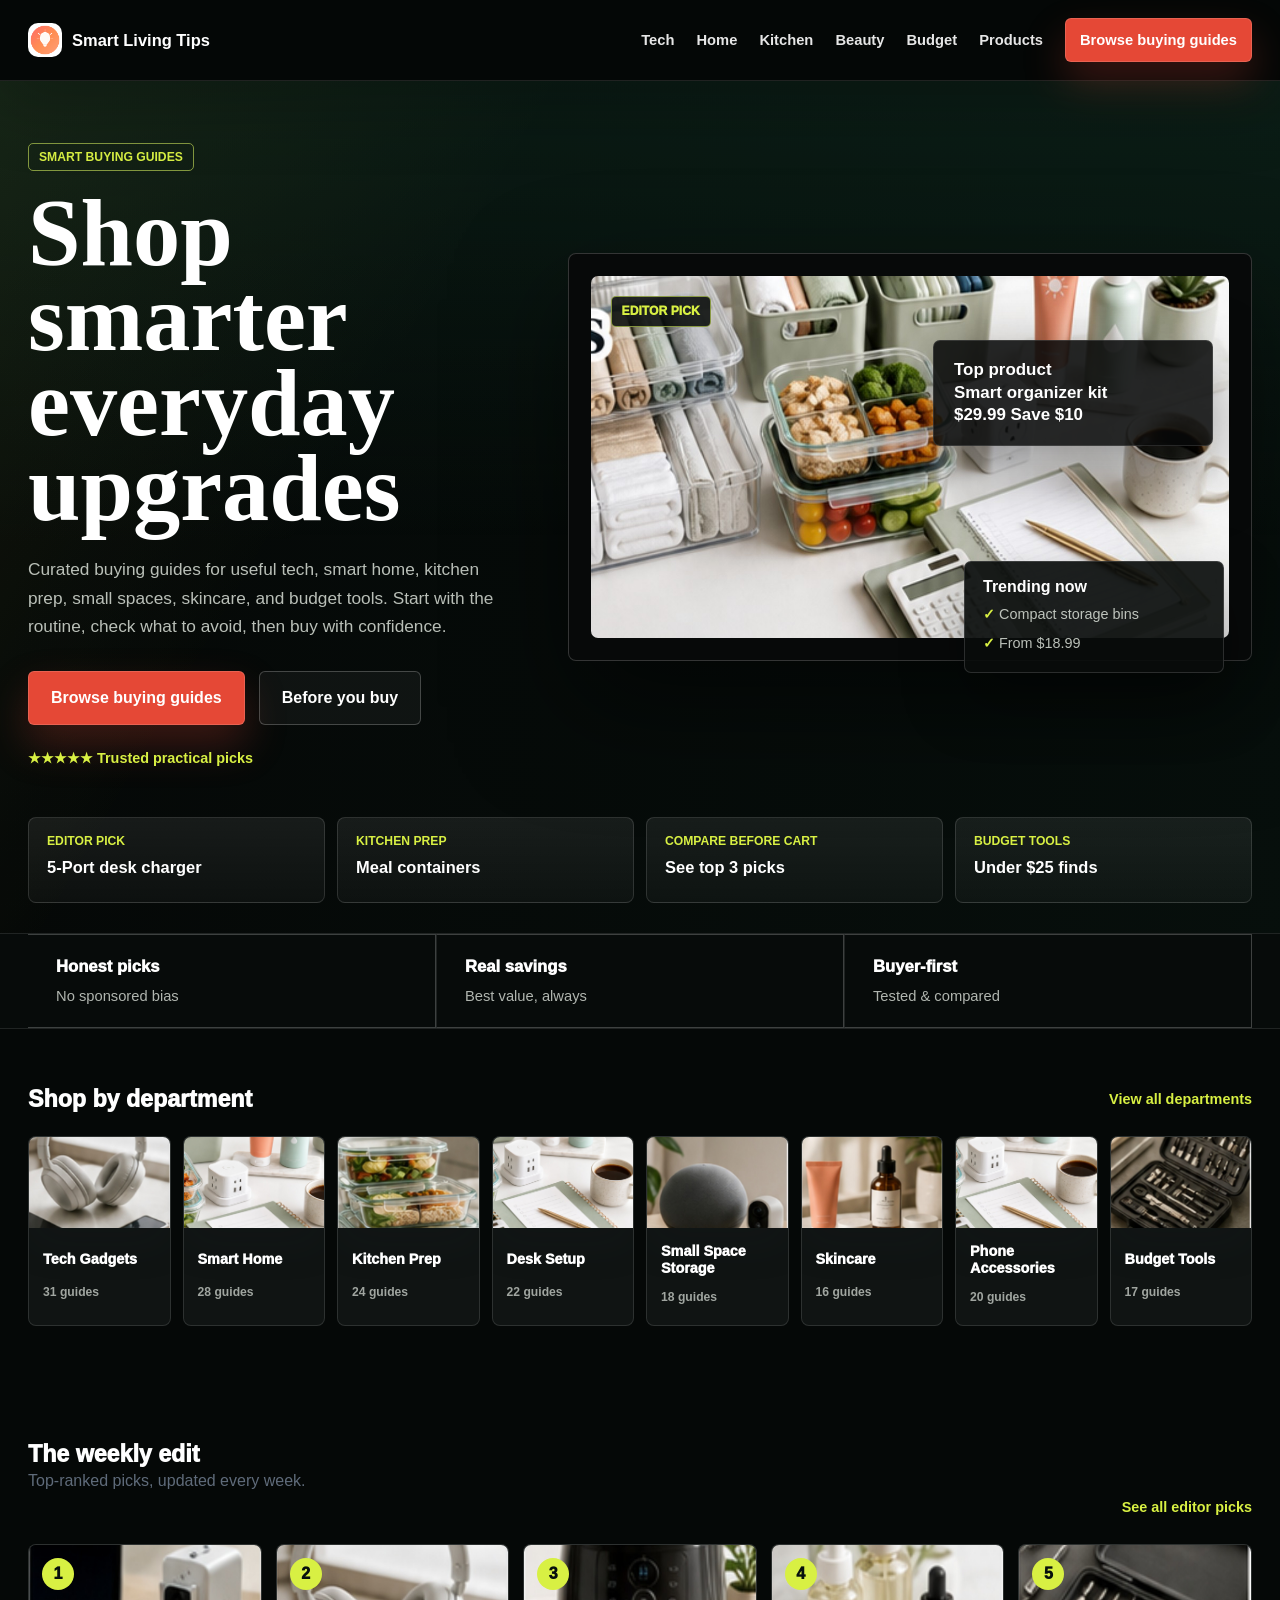
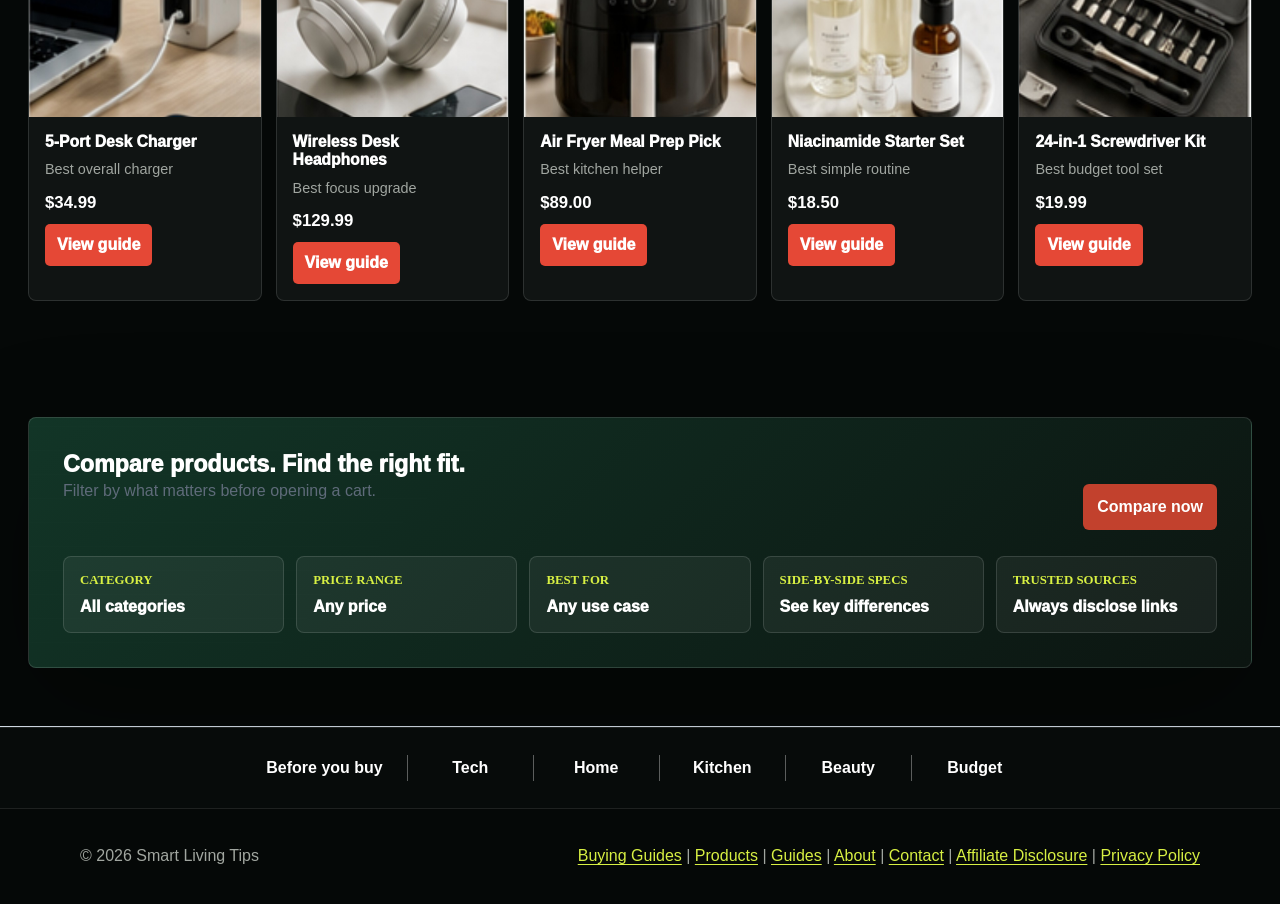
==== commit 324f7da3: "Launch digital product storefront" ====
--- a/index.html
+++ b/index.html
@@ -42,6 +42,7 @@
         <a href="shop.html#kitchen-prep-tools">Kitchen</a>
         <a href="shop.html#skincare-starter-kit">Beauty</a>
         <a href="shop.html#budget-tools">Budget</a>
+        <a href="digital-products.html">Products</a>
         <a class="nav-cta" href="shop.html">Browse buying guides</a>
       </div>
     </nav>
@@ -240,7 +241,7 @@
   <footer class="footer">
     <div class="footer-inner">
       <span>&copy; 2026 Smart Living Tips</span>
-      <span><a href="shop.html">Buying Guides</a> | <a href="guides.html">Guides</a> | <a href="about.html">About</a> | <a href="contact.html">Contact</a> | <a href="affiliate-disclosure.html">Affiliate Disclosure</a> | <a href="privacy.html">Privacy Policy</a></span>
+      <span><a href="shop.html">Buying Guides</a> | <a href="digital-products.html">Products</a> | <a href="guides.html">Guides</a> | <a href="about.html">About</a> | <a href="contact.html">Contact</a> | <a href="affiliate-disclosure.html">Affiliate Disclosure</a> | <a href="privacy.html">Privacy Policy</a></span>
     </div>
   </footer>
 </body>
--- a/styles.css
+++ b/styles.css
@@ -3236,6 +3236,318 @@
   box-shadow: none;
 }
 
+.digital-products-page {
+  background: #050807;
+  color: #f7f8f2;
+}
+
+.digital-products-page .site-header {
+  background: rgba(5, 8, 7, 0.96);
+  border-bottom: 1px solid rgba(255, 255, 255, 0.11);
+  box-shadow: 0 20px 70px rgba(0, 0, 0, 0.26);
+}
+
+.digital-products-page .nav {
+  max-width: 1320px;
+  padding: 18px 28px;
+}
+
+.digital-products-page .brand {
+  color: #fff;
+}
+
+.digital-products-page .nav-links {
+  align-items: center;
+  gap: 22px;
+}
+
+.digital-products-page .nav-links a {
+  color: rgba(255, 255, 255, 0.88);
+  font-size: 0.92rem;
+  font-weight: 850;
+}
+
+.digital-products-page .nav-cta {
+  background: #e54836;
+  border-radius: 6px;
+  color: #fff !important;
+  font-weight: 900;
+}
+
+.digital-hero {
+  background:
+    linear-gradient(90deg, rgba(5, 8, 7, 0.98), rgba(8, 18, 14, 0.98)),
+    repeating-linear-gradient(0deg, rgba(255, 255, 255, 0.025) 0 1px, transparent 1px 28px),
+    repeating-linear-gradient(90deg, rgba(255, 255, 255, 0.02) 0 1px, transparent 1px 34px);
+  display: grid;
+  gap: 54px;
+  grid-template-columns: minmax(380px, 0.8fr) minmax(520px, 1fr);
+  min-height: 660px;
+  padding: 74px max(28px, calc((100vw - 1320px) / 2));
+  position: relative;
+}
+
+.digital-hero::before {
+  background:
+    linear-gradient(120deg, rgba(214, 240, 95, 0.1), transparent 34%),
+    linear-gradient(180deg, rgba(20, 59, 43, 0.42), transparent 56%);
+  content: "";
+  inset: 0;
+  pointer-events: none;
+  position: absolute;
+}
+
+.digital-hero-copy,
+.digital-stack {
+  position: relative;
+  z-index: 1;
+}
+
+.digital-hero-copy {
+  align-self: center;
+  max-width: 600px;
+}
+
+.digital-hero .hero-kicker {
+  border: 1px solid rgba(214, 240, 95, 0.58);
+  border-radius: 5px;
+  color: #d8f043;
+  display: inline-block;
+  font-size: 0.76rem;
+  font-weight: 900;
+  line-height: 1;
+  margin: 0 0 20px;
+  padding: 7px 10px;
+  text-transform: uppercase;
+}
+
+.digital-hero h1 {
+  color: #fff;
+  font-family: Georgia, "Times New Roman", serif;
+  font-size: clamp(4rem, 7.4vw, 7.2rem);
+  font-weight: 800;
+  letter-spacing: 0;
+  line-height: 0.88;
+  margin: 0 0 26px;
+  max-width: 650px;
+}
+
+.digital-hero p {
+  color: rgba(236, 242, 233, 0.78);
+  font-size: 1.08rem;
+  line-height: 1.65;
+  margin: 0 0 28px;
+}
+
+.digital-hero .button {
+  align-items: center;
+  background: #e54836;
+  border-radius: 6px;
+  color: #fff;
+  display: inline-flex;
+  font-weight: 900;
+  justify-content: center;
+  min-height: 50px;
+  padding: 13px 22px;
+}
+
+.digital-hero .button.secondary {
+  background: rgba(255, 255, 255, 0.045);
+  border: 1px solid rgba(255, 255, 255, 0.22);
+}
+
+.digital-stack {
+  align-self: center;
+  display: grid;
+  gap: 18px;
+  grid-template-columns: repeat(6, minmax(0, 1fr));
+}
+
+.digital-window {
+  background:
+    linear-gradient(180deg, rgba(255, 255, 255, 0.08), rgba(255, 255, 255, 0.035));
+  border: 1px solid rgba(255, 255, 255, 0.13);
+  border-radius: 8px;
+  box-shadow: 0 30px 80px rgba(0, 0, 0, 0.32);
+  display: grid;
+  gap: 10px;
+  grid-column: span 3;
+  min-height: 210px;
+  padding: 24px;
+}
+
+.digital-window.primary {
+  background:
+    linear-gradient(135deg, rgba(20, 59, 43, 0.98), rgba(12, 21, 17, 0.98));
+  border-color: rgba(214, 240, 95, 0.4);
+  grid-column: 1 / -1;
+  min-height: 250px;
+}
+
+.digital-window span {
+  color: #d8f043;
+  font-size: 0.78rem;
+  font-weight: 950;
+  text-transform: uppercase;
+}
+
+.digital-window strong {
+  color: #fff;
+  font-family: Georgia, "Times New Roman", serif;
+  font-size: clamp(2.3rem, 4vw, 4.7rem);
+  line-height: 0.92;
+}
+
+.digital-window p {
+  color: rgba(236, 242, 233, 0.72);
+  margin: 0;
+}
+
+.digital-product-band,
+.digital-proof-section {
+  background: #050807;
+  color: #fff;
+  padding: 64px max(24px, calc((100vw - 1320px) / 2));
+}
+
+.digital-product-band .section-inner,
+.digital-proof-section .section-inner {
+  max-width: 1320px;
+}
+
+.digital-product-band h2,
+.digital-proof-section h2 {
+  color: #fff;
+  font-family: Inter, -apple-system, BlinkMacSystemFont, "Segoe UI", sans-serif;
+  font-size: clamp(1.8rem, 3vw, 2.65rem);
+  font-weight: 950;
+  letter-spacing: 0;
+  margin: 0;
+}
+
+.digital-product-band .section-lede,
+.digital-proof-section .section-lede {
+  color: rgba(236, 242, 233, 0.72);
+}
+
+.digital-product-band .section-heading-row a:not(.button) {
+  color: #d8f043;
+  font-weight: 900;
+}
+
+.digital-product-grid {
+  display: grid;
+  gap: 16px;
+  grid-template-columns: repeat(2, minmax(0, 1fr));
+}
+
+.digital-product-card {
+  background: #101413;
+  border: 1px solid rgba(255, 255, 255, 0.12);
+  border-radius: 8px;
+  display: grid;
+  grid-template-columns: minmax(180px, 0.42fr) minmax(0, 1fr);
+  overflow: hidden;
+}
+
+.digital-product-card.featured-product {
+  grid-column: 1 / -1;
+  grid-template-columns: minmax(320px, 0.48fr) minmax(0, 1fr);
+}
+
+.digital-product-card .product-scene {
+  aspect-ratio: auto;
+  min-height: 100%;
+}
+
+.digital-product-copy {
+  display: grid;
+  gap: 13px;
+  padding: 24px;
+}
+
+.product-tag {
+  color: #d8f043;
+  font-size: 0.76rem;
+  font-weight: 950;
+  text-transform: uppercase;
+}
+
+.digital-product-copy h3 {
+  color: #fff;
+  font-family: Georgia, "Times New Roman", serif;
+  font-size: clamp(1.6rem, 2.8vw, 2.55rem);
+  line-height: 1;
+  margin: 0;
+}
+
+.digital-product-copy p,
+.digital-product-copy li {
+  color: rgba(236, 242, 233, 0.72);
+}
+
+.digital-product-copy p {
+  margin: 0;
+}
+
+.digital-product-copy ul {
+  display: grid;
+  gap: 7px;
+  margin: 0;
+  padding-left: 18px;
+}
+
+.product-price-row {
+  align-items: center;
+  border-top: 1px solid rgba(255, 255, 255, 0.1);
+  display: flex;
+  flex-wrap: wrap;
+  gap: 14px;
+  justify-content: space-between;
+  margin-top: 8px;
+  padding-top: 16px;
+}
+
+.product-price-row strong {
+  color: #fff;
+  font-size: 1.85rem;
+  line-height: 1;
+}
+
+.product-price-row .button {
+  background: #e54836;
+  border-radius: 6px;
+  color: #fff;
+  font-weight: 950;
+  padding: 12px 16px;
+}
+
+.digital-proof-section {
+  background:
+    linear-gradient(180deg, #050807, #08100d);
+  border-top: 1px solid rgba(255, 255, 255, 0.1);
+}
+
+.digital-proof-section .proof-columns div,
+.digital-proof-section .review-panel {
+  background: #101413;
+  border-color: rgba(255, 255, 255, 0.12);
+}
+
+.digital-proof-section .proof-columns strong,
+.digital-proof-section .review-panel h3 {
+  color: #fff;
+}
+
+.digital-proof-section .proof-columns p,
+.digital-proof-section .review-panel p {
+  color: rgba(236, 242, 233, 0.72);
+}
+
+.digital-proof-section .review-panel a {
+  color: #d8f043;
+}
+
 .footer {
   background: #050807;
   border-top: 1px solid rgba(255, 255, 255, 0.1);
@@ -3248,19 +3560,22 @@
 
 @media (max-width: 1100px) {
   .home-page .premium-hero,
-  .shop-page .shop-hero {
+  .shop-page .shop-hero,
+  .digital-hero {
     grid-template-columns: 1fr;
     min-height: 0;
     padding: 46px 24px 26px;
   }
 
   .home-page .premium-hero .commerce-hero-copy,
-  .shop-page .shop-hero-copy {
+  .shop-page .shop-hero-copy,
+  .digital-hero-copy {
     max-width: 720px;
   }
 
   .home-page .premium-hero h1,
-  .shop-page .shop-hero h1 {
+  .shop-page .shop-hero h1,
+  .digital-hero h1 {
     font-size: 4.4rem;
     max-width: 760px;
   }
@@ -3279,8 +3594,23 @@
   .hero-market-strip,
   .home-page .category-runway,
   .weekly-edit .premium-guide-grid,
-  .compare-band .filter-strip {
+  .compare-band .filter-strip,
+  .digital-product-grid {
     grid-template-columns: repeat(2, minmax(0, 1fr));
+  }
+
+  .digital-stack {
+    max-width: 760px;
+  }
+
+  .digital-product-card,
+  .digital-product-card.featured-product {
+    grid-column: auto;
+    grid-template-columns: 1fr;
+  }
+
+  .digital-product-card .product-scene {
+    aspect-ratio: 16 / 9;
   }
 
   .publisher-trust {
@@ -3296,14 +3626,16 @@
 
 @media (max-width: 620px) {
   .home-page .nav,
-  .shop-page .nav {
+  .shop-page .nav,
+  .digital-products-page .nav {
     align-items: flex-start;
     flex-direction: column;
     padding: 15px 18px;
   }
 
   .home-page .nav-links,
-  .shop-page .nav-links {
+  .shop-page .nav-links,
+  .digital-products-page .nav-links {
     display: grid;
     gap: 9px;
     grid-template-columns: repeat(3, minmax(0, auto));
@@ -3312,18 +3644,21 @@
   }
 
   .home-page .nav-cta,
-  .shop-page .nav-cta {
+  .shop-page .nav-cta,
+  .digital-products-page .nav-cta {
     grid-column: 1 / -1;
     justify-self: start;
   }
 
   .home-page .premium-hero,
-  .shop-page .shop-hero {
+  .shop-page .shop-hero,
+  .digital-hero {
     padding: 38px 18px 22px;
   }
 
   .home-page .premium-hero h1,
-  .shop-page .shop-hero h1 {
+  .shop-page .shop-hero h1,
+  .digital-hero h1 {
     font-size: 3.15rem;
     line-height: 0.92;
   }
@@ -3349,8 +3684,34 @@
   .hero-market-strip,
   .home-page .category-runway,
   .weekly-edit .premium-guide-grid,
-  .compare-band .filter-strip {
+  .compare-band .filter-strip,
+  .digital-product-grid {
     grid-template-columns: 1fr;
+  }
+
+  .digital-stack {
+    grid-template-columns: 1fr;
+  }
+
+  .digital-window,
+  .digital-window.primary {
+    grid-column: auto;
+    min-height: 0;
+  }
+
+  .digital-product-band,
+  .digital-proof-section {
+    padding: 42px 18px;
+  }
+
+  .product-price-row {
+    align-items: stretch;
+    display: grid;
+    grid-template-columns: 1fr;
+  }
+
+  .product-price-row .button {
+    text-align: center;
   }
 
   .department-section,
